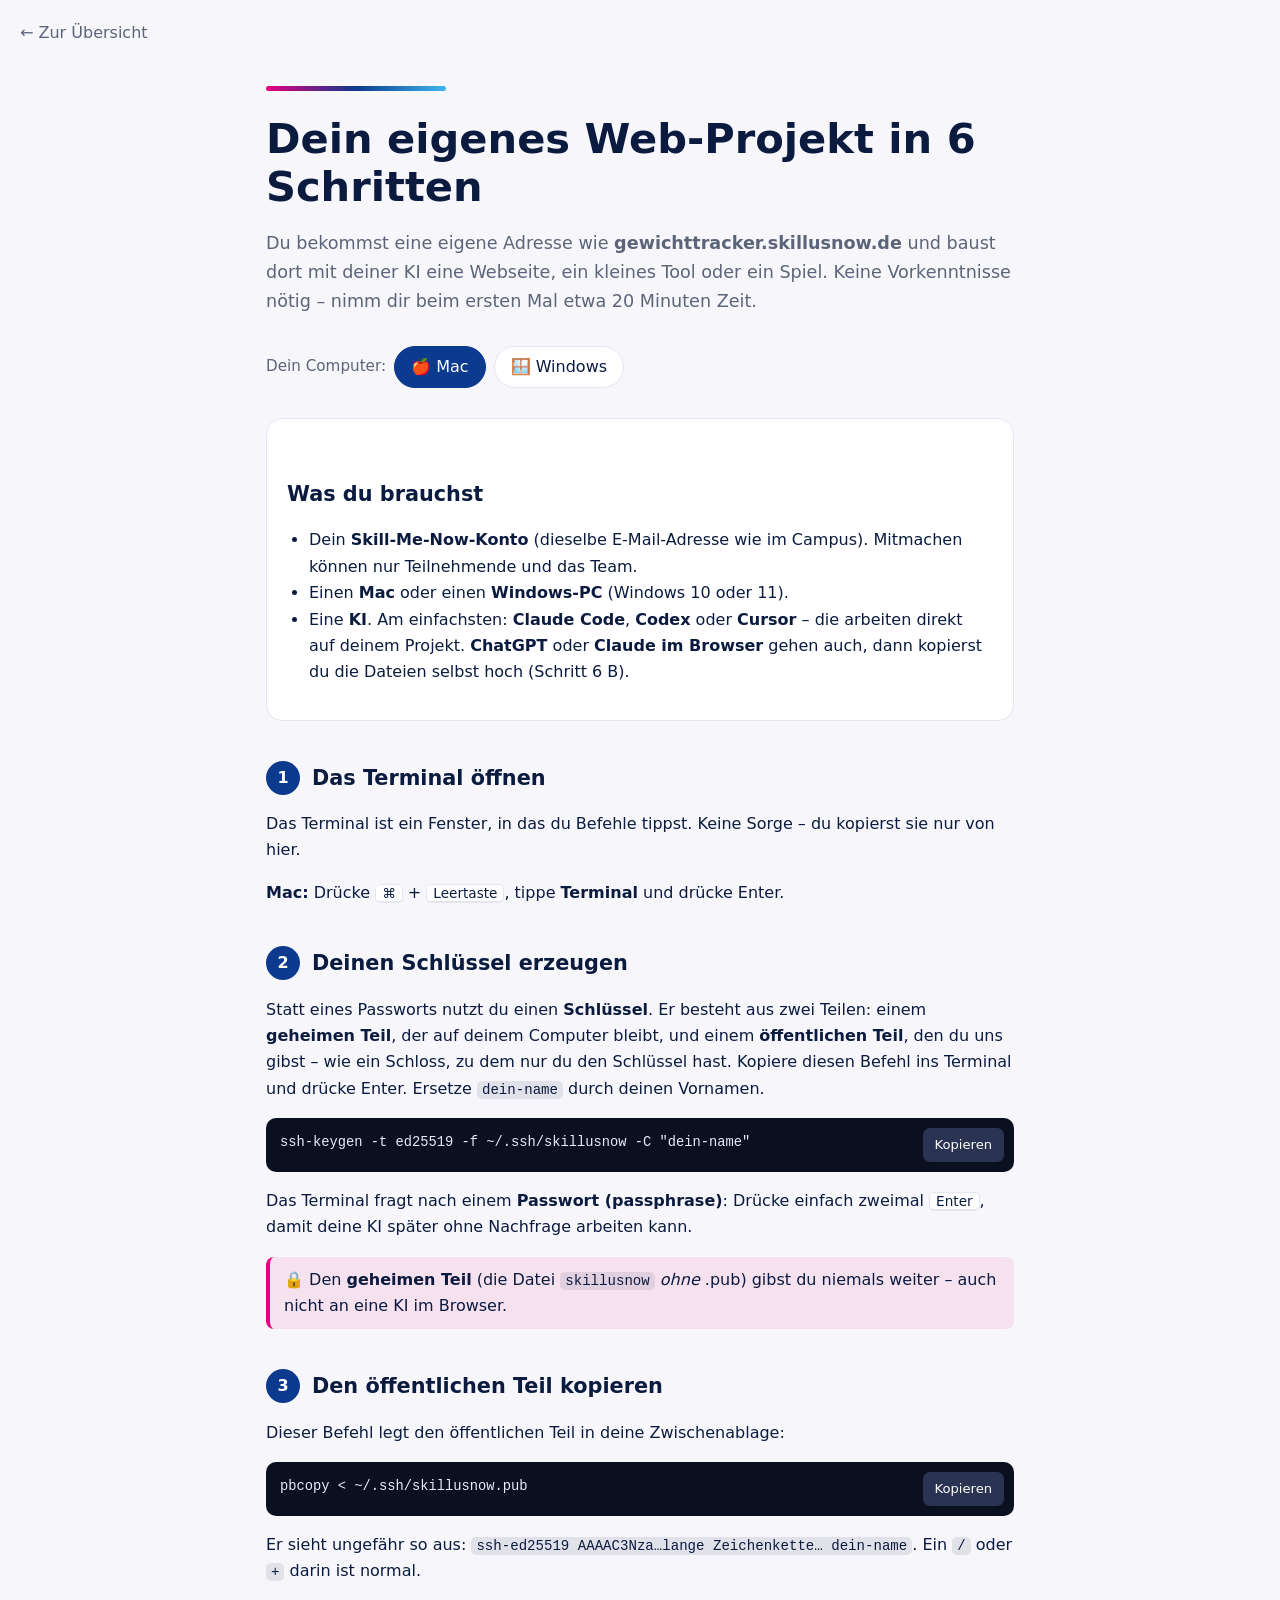
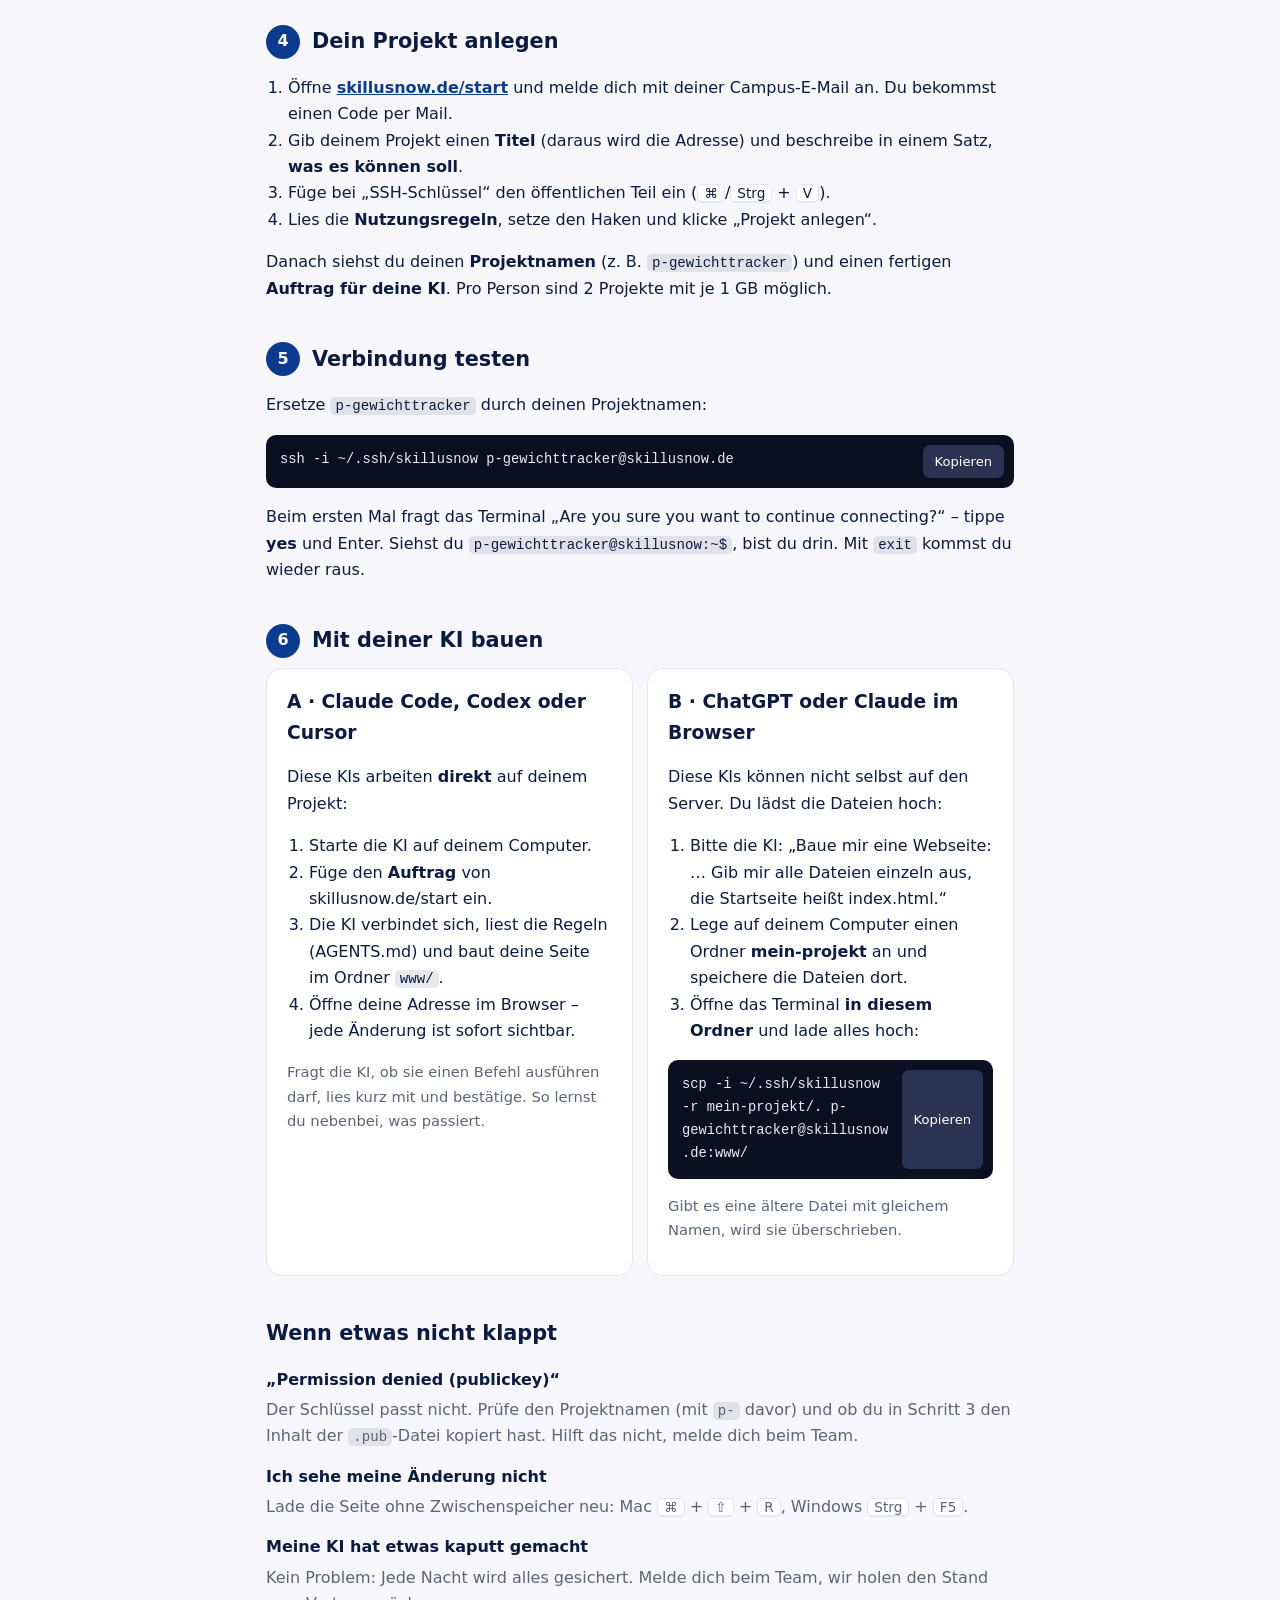
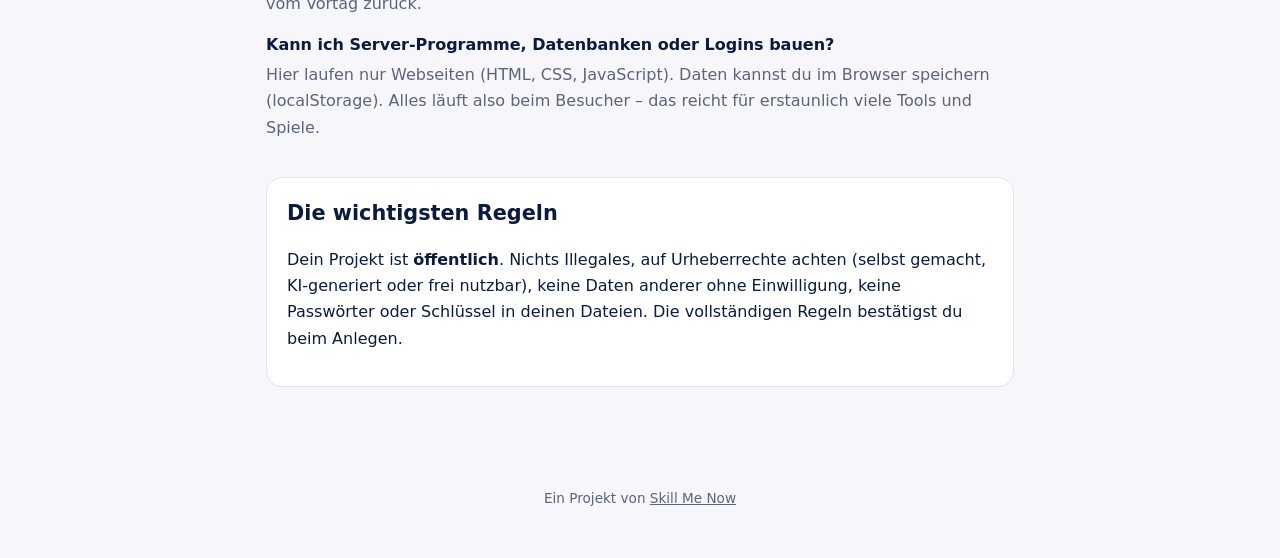
==== anleitung/index.html @ ac7ad0b9 "Projekt-Subdomains statt Häuser: Projektliste, Anleitung für Mac und Windows, automatische Prüfung C" ====
<!doctype html>
<html lang="de">
<head>
  <meta charset="utf-8">
  <meta name="viewport" content="width=device-width, initial-scale=1">
  <title>Anleitung · Skill Us Now</title>
  <meta name="description" content="Schritt für Schritt zum eigenen Web-Projekt auf skillusnow.de – für Mac und Windows, mit Claude oder ChatGPT.">
  <link rel="stylesheet" href="../assets/anleitung.css">
</head>
<body>
<a class="zurueck" href="../">← Zur Übersicht</a>
<main>
  <div class="balken"></div>
  <h1>Dein eigenes Web-Projekt in 6 Schritten</h1>
  <p class="lead">Du bekommst eine eigene Adresse wie <b>gewichttracker.skillusnow.de</b> und baust dort mit deiner KI eine Webseite, ein kleines Tool oder ein Spiel. Keine Vorkenntnisse nötig – nimm dir beim ersten Mal etwa 20 Minuten Zeit.</p>

  <div class="system-wahl">
    <span>Dein Computer:</span>
    <button data-os="mac" class="aktiv">🍎 Mac</button>
    <button data-os="win">🪟 Windows</button>
  </div>

  <section class="kasten">
    <h2>Was du brauchst</h2>
    <ul>
      <li>Dein <b>Skill-Me-Now-Konto</b> (dieselbe E-Mail-Adresse wie im Campus). Mitmachen können nur Teilnehmende und das Team.</li>
      <li>Einen <b>Mac</b> oder einen <b>Windows-PC</b> (Windows 10 oder 11).</li>
      <li>Eine <b>KI</b>. Am einfachsten: <b>Claude Code</b>, <b>Codex</b> oder <b>Cursor</b> – die arbeiten direkt auf deinem Projekt. <b>ChatGPT</b> oder <b>Claude im Browser</b> gehen auch, dann kopierst du die Dateien selbst hoch (Schritt 6 B).</li>
    </ul>
  </section>

  <h2 class="schritt"><span>1</span> Das Terminal öffnen</h2>
  <p>Das Terminal ist ein Fenster, in das du Befehle tippst. Keine Sorge – du kopierst sie nur von hier.</p>
  <div class="os mac"><p><b>Mac:</b> Drücke <kbd>⌘</kbd> + <kbd>Leertaste</kbd>, tippe <b>Terminal</b> und drücke Enter.</p></div>
  <div class="os win"><p><b>Windows:</b> Klicke auf Start, tippe <b>PowerShell</b> und öffne „Windows PowerShell“.</p></div>

  <h2 class="schritt" id="schluessel"><span>2</span> Deinen Schlüssel erzeugen</h2>
  <p>Statt eines Passworts nutzt du einen <b>Schlüssel</b>. Er besteht aus zwei Teilen: einem <b>geheimen Teil</b>, der auf deinem Computer bleibt, und einem <b>öffentlichen Teil</b>, den du uns gibst – wie ein Schloss, zu dem nur du den Schlüssel hast. Kopiere diesen Befehl ins Terminal und drücke Enter. Ersetze <code>dein-name</code> durch deinen Vornamen.</p>
  <div class="os mac"><div class="befehl"><code>ssh-keygen -t ed25519 -f ~/.ssh/skillusnow -C "dein-name"</code><button class="kopieren">Kopieren</button></div></div>
  <div class="os win"><div class="befehl"><code>ssh-keygen -t ed25519 -f $env:USERPROFILE\.ssh\skillusnow -C "dein-name"</code><button class="kopieren">Kopieren</button></div>
    <p class="hinweis">Kommt „ssh-keygen wurde nicht erkannt“? Dann: Einstellungen → System → Optionale Features → Feature hinzufügen → <b>OpenSSH-Client</b> installieren, PowerShell neu öffnen.</p></div>
  <p>Das Terminal fragt nach einem <b>Passwort (passphrase)</b>: Drücke einfach zweimal <kbd>Enter</kbd>, damit deine KI später ohne Nachfrage arbeiten kann.</p>
  <p class="warnung">🔒 Den <b>geheimen Teil</b> (die Datei <code>skillusnow</code> <i>ohne</i> .pub) gibst du niemals weiter – auch nicht an eine KI im Browser.</p>

  <h2 class="schritt"><span>3</span> Den öffentlichen Teil kopieren</h2>
  <p>Dieser Befehl legt den öffentlichen Teil in deine Zwischenablage:</p>
  <div class="os mac"><div class="befehl"><code>pbcopy &lt; ~/.ssh/skillusnow.pub</code><button class="kopieren">Kopieren</button></div></div>
  <div class="os win"><div class="befehl"><code>Get-Content $env:USERPROFILE\.ssh\skillusnow.pub | Set-Clipboard</code><button class="kopieren">Kopieren</button></div></div>
  <p>Er sieht ungefähr so aus: <code>ssh-ed25519 AAAAC3Nza…lange Zeichenkette… dein-name</code>. Ein <code>/</code> oder <code>+</code> darin ist normal.</p>

  <h2 class="schritt"><span>4</span> Dein Projekt anlegen</h2>
  <ol>
    <li>Öffne <a href="/start" target="_blank"><b>skillusnow.de/start</b></a> und melde dich mit deiner Campus-E-Mail an. Du bekommst einen Code per Mail.</li>
    <li>Gib deinem Projekt einen <b>Titel</b> (daraus wird die Adresse) und beschreibe in einem Satz, <b>was es können soll</b>.</li>
    <li>Füge bei „SSH-Schlüssel“ den öffentlichen Teil ein (<kbd>⌘</kbd>/<kbd>Strg</kbd> + <kbd>V</kbd>).</li>
    <li>Lies die <b>Nutzungsregeln</b>, setze den Haken und klicke „Projekt anlegen“.</li>
  </ol>
  <p>Danach siehst du deinen <b>Projektnamen</b> (z. B. <code>p-gewichttracker</code>) und einen fertigen <b>Auftrag für deine KI</b>. Pro Person sind 2 Projekte mit je 1 GB möglich.</p>

  <h2 class="schritt"><span>5</span> Verbindung testen</h2>
  <p>Ersetze <code>p-gewichttracker</code> durch deinen Projektnamen:</p>
  <div class="befehl"><code>ssh -i ~/.ssh/skillusnow p-gewichttracker@skillusnow.de</code><button class="kopieren">Kopieren</button></div>
  <p>Beim ersten Mal fragt das Terminal „Are you sure you want to continue connecting?“ – tippe <b>yes</b> und Enter. Siehst du <code>p-gewichttracker@skillusnow:~$</code>, bist du drin. Mit <code>exit</code> kommst du wieder raus.</p>

  <h2 class="schritt"><span>6</span> Mit deiner KI bauen</h2>
  <div class="zwei">
    <section class="kasten">
      <h3>A · Claude Code, Codex oder Cursor</h3>
      <p>Diese KIs arbeiten <b>direkt</b> auf deinem Projekt:</p>
      <ol>
        <li>Starte die KI auf deinem Computer.</li>
        <li>Füge den <b>Auftrag</b> von skillusnow.de/start ein.</li>
        <li>Die KI verbindet sich, liest die Regeln (AGENTS.md) und baut deine Seite im Ordner <code>www/</code>.</li>
        <li>Öffne deine Adresse im Browser – jede Änderung ist sofort sichtbar.</li>
      </ol>
      <p class="hinweis">Fragt die KI, ob sie einen Befehl ausführen darf, lies kurz mit und bestätige. So lernst du nebenbei, was passiert.</p>
    </section>
    <section class="kasten">
      <h3>B · ChatGPT oder Claude im Browser</h3>
      <p>Diese KIs können nicht selbst auf den Server. Du lädst die Dateien hoch:</p>
      <ol>
        <li>Bitte die KI: „Baue mir eine Webseite: … Gib mir alle Dateien einzeln aus, die Startseite heißt index.html.“</li>
        <li>Lege auf deinem Computer einen Ordner <b>mein-projekt</b> an und speichere die Dateien dort.</li>
        <li>Öffne das Terminal <b>in diesem Ordner</b> und lade alles hoch:</li>
      </ol>
      <div class="befehl"><code>scp -i ~/.ssh/skillusnow -r mein-projekt/. p-gewichttracker@skillusnow.de:www/</code><button class="kopieren">Kopieren</button></div>
      <p class="hinweis">Gibt es eine ältere Datei mit gleichem Namen, wird sie überschrieben.</p>
    </section>
  </div>

  <h2>Wenn etwas nicht klappt</h2>
  <dl class="faq">
    <dt>„Permission denied (publickey)“</dt>
    <dd>Der Schlüssel passt nicht. Prüfe den Projektnamen (mit <code>p-</code> davor) und ob du in Schritt 3 den Inhalt der <code>.pub</code>-Datei kopiert hast. Hilft das nicht, melde dich beim Team.</dd>
    <dt>Ich sehe meine Änderung nicht</dt>
    <dd>Lade die Seite ohne Zwischenspeicher neu: Mac <kbd>⌘</kbd> + <kbd>⇧</kbd> + <kbd>R</kbd>, Windows <kbd>Strg</kbd> + <kbd>F5</kbd>.</dd>
    <dt>Meine KI hat etwas kaputt gemacht</dt>
    <dd>Kein Problem: Jede Nacht wird alles gesichert. Melde dich beim Team, wir holen den Stand vom Vortag zurück.</dd>
    <dt>Kann ich Server-Programme, Datenbanken oder Logins bauen?</dt>
    <dd>Hier laufen nur Webseiten (HTML, CSS, JavaScript). Daten kannst du im Browser speichern (localStorage). Alles läuft also beim Besucher – das reicht für erstaunlich viele Tools und Spiele.</dd>
  </dl>

  <section class="kasten regeln">
    <h2>Die wichtigsten Regeln</h2>
    <p>Dein Projekt ist <b>öffentlich</b>. Nichts Illegales, auf Urheberrechte achten (selbst gemacht, KI-generiert oder frei nutzbar), keine Daten anderer ohne Einwilligung, keine Passwörter oder Schlüssel in deinen Dateien. Die vollständigen Regeln bestätigst du beim Anlegen.</p>
  </section>
</main>
<footer>Ein Projekt von <a href="https://skillmenow.de">Skill Me Now</a></footer>
<script>
  const setzeOS = (os) => {
    document.body.dataset.os = os;
    document.querySelectorAll(".system-wahl button").forEach((b) => b.classList.toggle("aktiv", b.dataset.os === os));
    try { localStorage.setItem("sun-os", os); } catch {}
  };
  let gemerkt = null; try { gemerkt = localStorage.getItem("sun-os"); } catch {}
  setzeOS(gemerkt || (/Win/i.test(navigator.platform || navigator.userAgent) ? "win" : "mac"));
  document.querySelectorAll(".system-wahl button").forEach((b) => b.onclick = () => setzeOS(b.dataset.os));
  document.querySelectorAll(".kopieren").forEach((b) => b.onclick = () => {
    navigator.clipboard.writeText(b.previousElementSibling.textContent);
    b.textContent = "Kopiert ✓"; setTimeout(() => (b.textContent = "Kopieren"), 1600);
  });
</script>
</body>
</html>
---- assets/anleitung.css ----
:root { --bg:#f7f7fb; --ink:#0b1b3f; --muted:#5b6478; --mag:#e6007e; --blue:#0b3a8e; --sky:#3fb6f0; --card:#fff; --line:#e3e6ef; --code:#0b1020; }
@media (prefers-color-scheme: dark) { :root { --bg:#0b1020; --ink:#eef1f8; --muted:#a3abc2; --card:#141a2e; --line:#283252; --blue:#7fb6ff; } }
* { box-sizing:border-box; }
body { margin:0; font-family:system-ui,-apple-system,"Segoe UI",Inter,sans-serif; background:var(--bg); color:var(--ink); line-height:1.65; }
main { max-width:780px; margin:0 auto; padding:8px 16px 60px; }
.zurueck { display:inline-block; margin:20px; color:var(--muted); text-decoration:none; }
.balken { height:5px; width:180px; border-radius:99px; background:linear-gradient(90deg,var(--mag),var(--blue),var(--sky)); margin:12px 0 24px; }
h1 { font-size:clamp(1.8rem,5vw,2.6rem); line-height:1.15; margin:0 0 12px; }
.lead { color:var(--muted); font-size:1.1rem; }
h2 { margin:40px 0 10px; font-size:1.3rem; }
h2.schritt { display:flex; align-items:center; gap:12px; }
h2.schritt span { flex:none; width:34px; height:34px; border-radius:50%; background:var(--blue); color:#fff; display:grid; place-items:center; font-size:1rem; }
@media (prefers-color-scheme: dark) { h2.schritt span { color:#0b1020; } }
h3 { margin:0 0 8px; }
a { color:var(--blue); }
code { font-family:ui-monospace,Menlo,Consolas,monospace; font-size:.88em; background:color-mix(in oklab,var(--muted) 14%,transparent); padding:1px 5px; border-radius:5px; overflow-wrap:anywhere; }
kbd { font-family:inherit; font-size:.85em; border:1px solid var(--line); border-bottom-width:2px; border-radius:5px; padding:0 6px; background:var(--card); }
.befehl { display:flex; gap:8px; align-items:stretch; background:var(--code); border-radius:10px; padding:10px 10px 10px 14px; margin:10px 0; }
.befehl code { flex:1; background:none; color:#e8ecf7; padding:4px 0; font-size:.86rem; }
.kopieren { flex:none; border:0; border-radius:7px; padding:6px 12px; background:#2a3352; color:#fff; font:inherit; font-size:.82rem; cursor:pointer; }
.kopieren:hover { background:var(--mag); }
.kasten { background:var(--card); border:1px solid var(--line); border-radius:16px; padding:18px 20px; margin:16px 0; }
.kasten ul, .kasten ol, main > ol { padding-left:22px; }
.zwei { display:grid; grid-template-columns:repeat(auto-fit,minmax(300px,1fr)); gap:14px; }
.zwei .kasten { margin:0; }
.hinweis { color:var(--muted); font-size:.92rem; }
.warnung { background:color-mix(in oklab,var(--mag) 9%,transparent); border-left:4px solid var(--mag); padding:10px 14px; border-radius:8px; }
.system-wahl { display:flex; flex-wrap:wrap; align-items:center; gap:8px; margin:20px 0; position:sticky; top:0; background:var(--bg); padding:10px 0; z-index:2; }
.system-wahl span { color:var(--muted); font-size:.95rem; }
.system-wahl button { border:1px solid var(--line); background:var(--card); color:var(--ink); border-radius:99px; padding:7px 16px; font:inherit; cursor:pointer; }
.system-wahl button.aktiv { background:var(--blue); border-color:var(--blue); color:#fff; }
body[data-os="mac"] .os.win, body[data-os="win"] .os.mac { display:none; }
.faq dt { font-weight:600; margin-top:14px; }
.faq dd { margin:4px 0 0; color:var(--muted); }
.regeln { margin-top:36px; }
.regeln h2 { margin-top:0; }
footer { text-align:center; color:var(--muted); font-size:.85rem; padding:24px 16px 48px; }
footer a { color:inherit; }
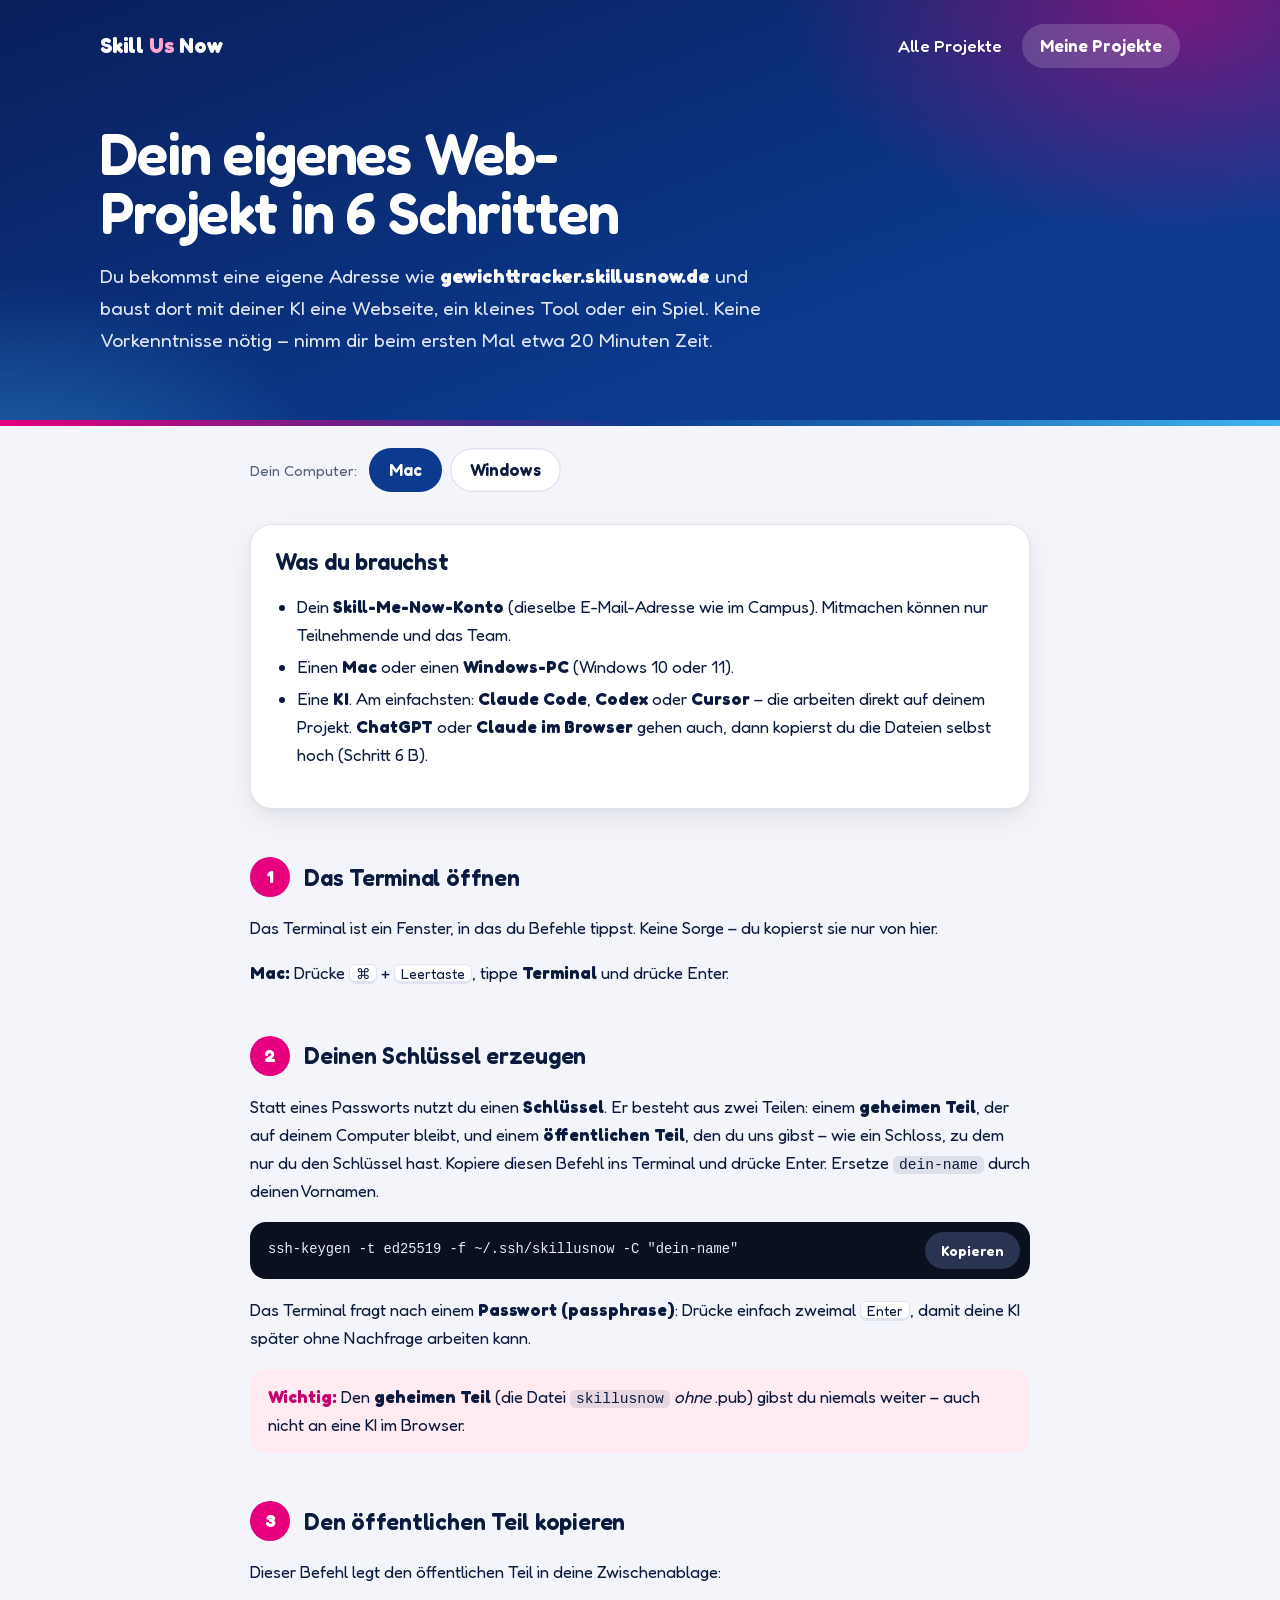
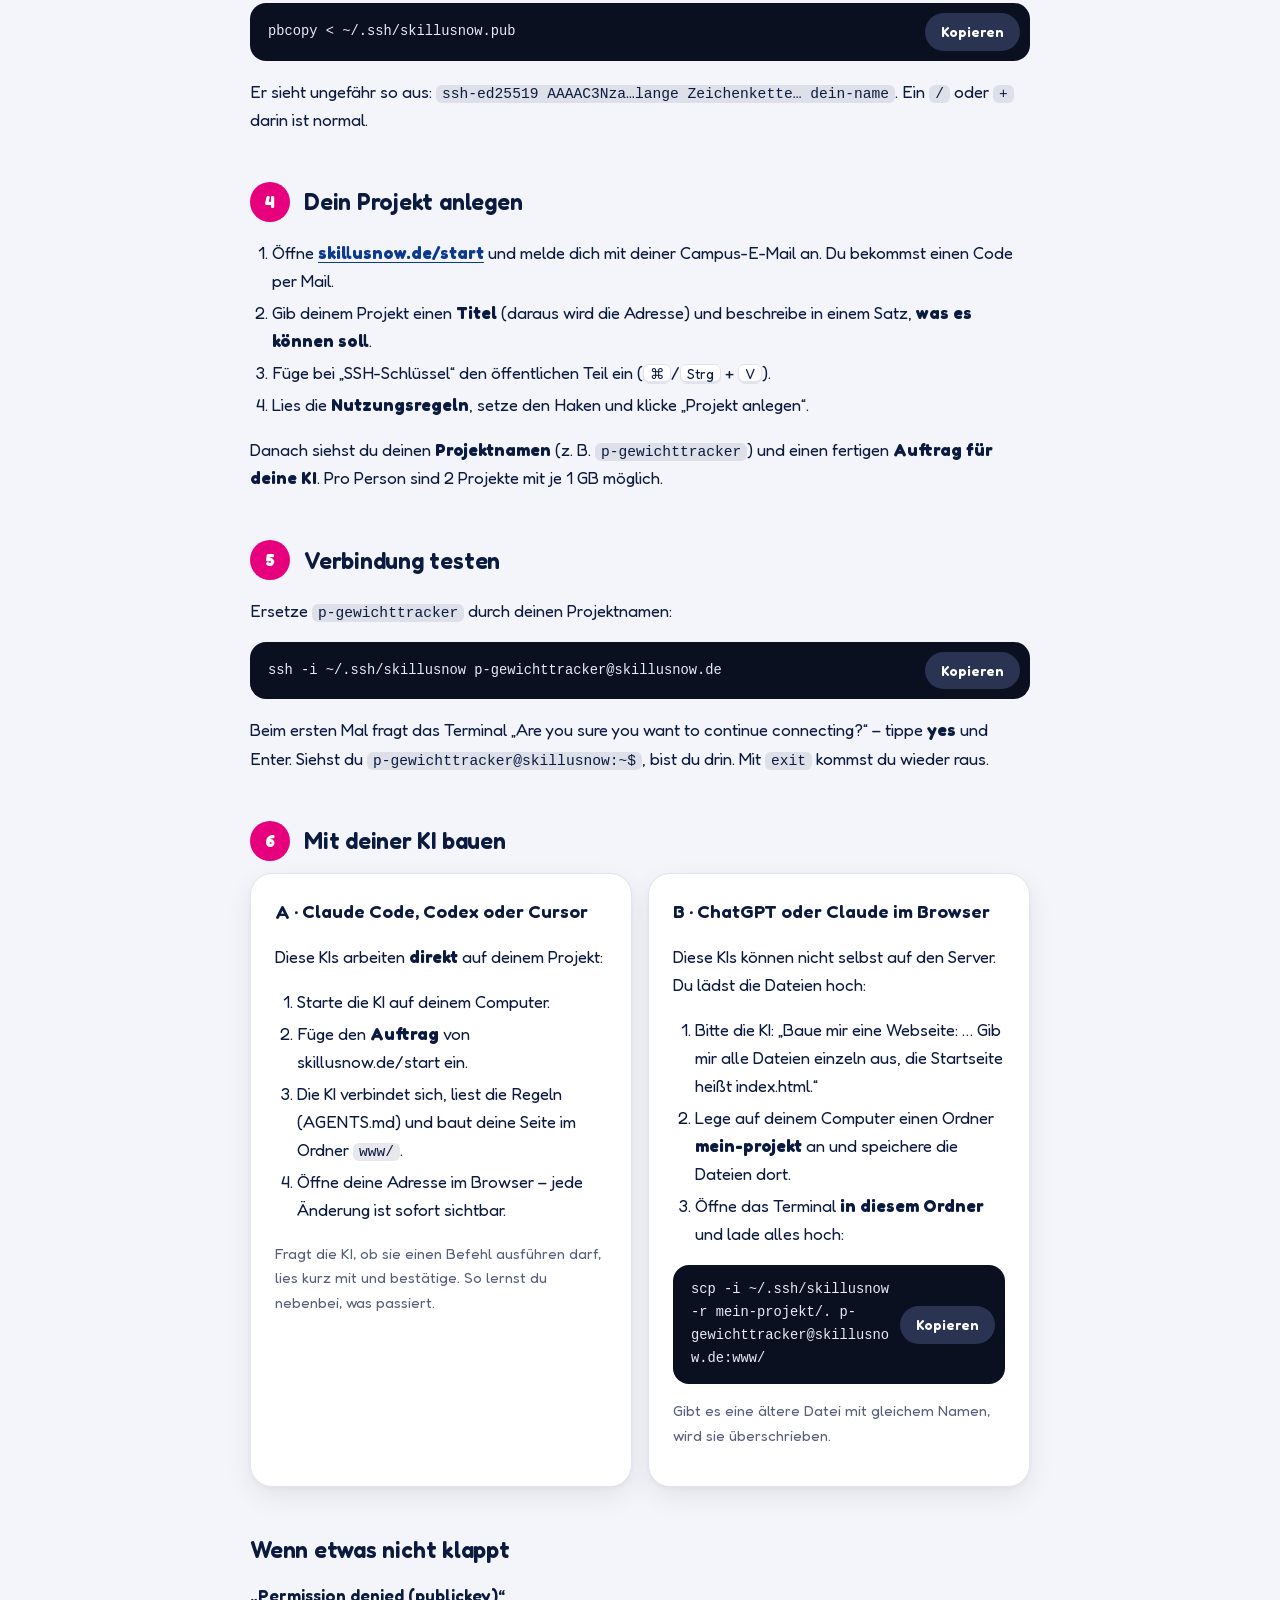
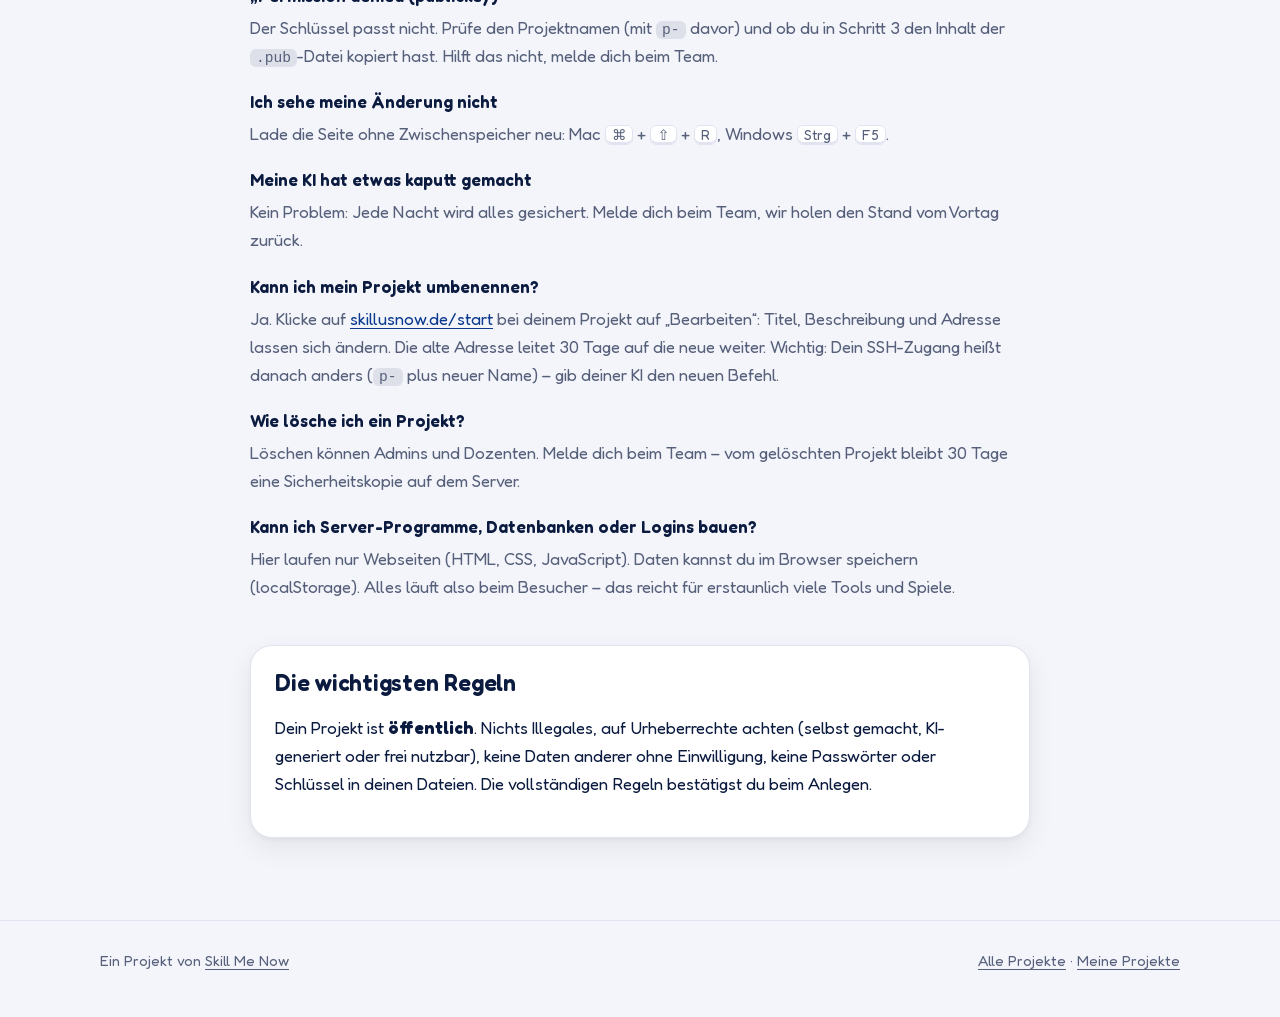
==== commit 806e3b28: "Startseite und Anleitung moderner, mit Fredoka - Fredoka selbst gehostet (assets/fonts, SIL OFL) für" ====
--- a/anleitung/index.html
+++ b/anleitung/index.html
@@ -5,19 +5,29 @@
   <meta name="viewport" content="width=device-width, initial-scale=1">
   <title>Anleitung · Skill Us Now</title>
   <meta name="description" content="Schritt für Schritt zum eigenen Web-Projekt auf skillusnow.de – für Mac und Windows, mit Claude oder ChatGPT.">
+  <link rel="preload" href="../assets/fonts/fredoka-latin.woff2" as="font" type="font/woff2" crossorigin>
   <link rel="stylesheet" href="../assets/anleitung.css">
 </head>
 <body>
-<a class="zurueck" href="../">← Zur Übersicht</a>
+<header class="buehne">
+  <div class="innen">
+    <nav class="leiste" aria-label="Hauptnavigation">
+      <a class="logo" href="../">Skill <span>Us</span> Now</a>
+      <div class="nav">
+        <a href="../">Alle Projekte</a>
+        <a class="knopf hell" href="/start">Meine Projekte</a>
+      </div>
+    </nav>
+    <h1>Dein eigenes Web-Projekt in 6 Schritten</h1>
+  <p class="lead">Du bekommst eine eigene Adresse wie <b>gewichttracker.skillusnow.de</b> und baust dort mit deiner KI eine Webseite, ein kleines Tool oder ein Spiel. Keine Vorkenntnisse nötig – nimm dir beim ersten Mal etwa 20 Minuten Zeit.</p>
+  </div>
+</header>
 <main>
-  <div class="balken"></div>
-  <h1>Dein eigenes Web-Projekt in 6 Schritten</h1>
-  <p class="lead">Du bekommst eine eigene Adresse wie <b>gewichttracker.skillusnow.de</b> und baust dort mit deiner KI eine Webseite, ein kleines Tool oder ein Spiel. Keine Vorkenntnisse nötig – nimm dir beim ersten Mal etwa 20 Minuten Zeit.</p>
 
   <div class="system-wahl">
     <span>Dein Computer:</span>
-    <button data-os="mac" class="aktiv">🍎 Mac</button>
-    <button data-os="win">🪟 Windows</button>
+    <button data-os="mac" class="aktiv">Mac</button>
+    <button data-os="win">Windows</button>
   </div>
 
   <section class="kasten">
@@ -40,7 +50,7 @@
   <div class="os win"><div class="befehl"><code>ssh-keygen -t ed25519 -f $env:USERPROFILE\.ssh\skillusnow -C "dein-name"</code><button class="kopieren">Kopieren</button></div>
     <p class="hinweis">Kommt „ssh-keygen wurde nicht erkannt“? Dann: Einstellungen → System → Optionale Features → Feature hinzufügen → <b>OpenSSH-Client</b> installieren, PowerShell neu öffnen.</p></div>
   <p>Das Terminal fragt nach einem <b>Passwort (passphrase)</b>: Drücke einfach zweimal <kbd>Enter</kbd>, damit deine KI später ohne Nachfrage arbeiten kann.</p>
-  <p class="warnung">🔒 Den <b>geheimen Teil</b> (die Datei <code>skillusnow</code> <i>ohne</i> .pub) gibst du niemals weiter – auch nicht an eine KI im Browser.</p>
+  <p class="warnung"><b>Wichtig:</b> Den <b>geheimen Teil</b> (die Datei <code>skillusnow</code> <i>ohne</i> .pub) gibst du niemals weiter – auch nicht an eine KI im Browser.</p>
 
   <h2 class="schritt"><span>3</span> Den öffentlichen Teil kopieren</h2>
   <p>Dieser Befehl legt den öffentlichen Teil in deine Zwischenablage:</p>
@@ -96,6 +106,10 @@
     <dd>Lade die Seite ohne Zwischenspeicher neu: Mac <kbd>⌘</kbd> + <kbd>⇧</kbd> + <kbd>R</kbd>, Windows <kbd>Strg</kbd> + <kbd>F5</kbd>.</dd>
     <dt>Meine KI hat etwas kaputt gemacht</dt>
     <dd>Kein Problem: Jede Nacht wird alles gesichert. Melde dich beim Team, wir holen den Stand vom Vortag zurück.</dd>
+    <dt>Kann ich mein Projekt umbenennen?</dt>
+    <dd>Ja. Klicke auf <a href="/start">skillusnow.de/start</a> bei deinem Projekt auf „Bearbeiten“: Titel, Beschreibung und Adresse lassen sich ändern. Die alte Adresse leitet 30 Tage auf die neue weiter. Wichtig: Dein SSH-Zugang heißt danach anders (<code>p-</code> plus neuer Name) – gib deiner KI den neuen Befehl.</dd>
+    <dt>Wie lösche ich ein Projekt?</dt>
+    <dd>Löschen können Admins und Dozenten. Melde dich beim Team – vom gelöschten Projekt bleibt 30 Tage eine Sicherheitskopie auf dem Server.</dd>
     <dt>Kann ich Server-Programme, Datenbanken oder Logins bauen?</dt>
     <dd>Hier laufen nur Webseiten (HTML, CSS, JavaScript). Daten kannst du im Browser speichern (localStorage). Alles läuft also beim Besucher – das reicht für erstaunlich viele Tools und Spiele.</dd>
   </dl>
@@ -105,7 +119,12 @@
     <p>Dein Projekt ist <b>öffentlich</b>. Nichts Illegales, auf Urheberrechte achten (selbst gemacht, KI-generiert oder frei nutzbar), keine Daten anderer ohne Einwilligung, keine Passwörter oder Schlüssel in deinen Dateien. Die vollständigen Regeln bestätigst du beim Anlegen.</p>
   </section>
 </main>
-<footer>Ein Projekt von <a href="https://skillmenow.de">Skill Me Now</a></footer>
+<footer>
+  <div class="innen">
+    <span>Ein Projekt von <a href="https://skillmenow.de">Skill Me Now</a></span>
+    <span><a href="../">Alle Projekte</a> · <a href="/start">Meine Projekte</a></span>
+  </div>
+</footer>
 <script>
   const setzeOS = (os) => {
     document.body.dataset.os = os;
@@ -117,7 +136,7 @@
   document.querySelectorAll(".system-wahl button").forEach((b) => b.onclick = () => setzeOS(b.dataset.os));
   document.querySelectorAll(".kopieren").forEach((b) => b.onclick = () => {
     navigator.clipboard.writeText(b.previousElementSibling.textContent);
-    b.textContent = "Kopiert ✓"; setTimeout(() => (b.textContent = "Kopieren"), 1600);
+    b.textContent = "Kopiert"; setTimeout(() => (b.textContent = "Kopieren"), 1600);
   });
 </script>
 </body>
--- a/assets/anleitung.css
+++ b/assets/anleitung.css
@@ -1,38 +1,76 @@
-:root { --bg:#f7f7fb; --ink:#0b1b3f; --muted:#5b6478; --mag:#e6007e; --blue:#0b3a8e; --sky:#3fb6f0; --card:#fff; --line:#e3e6ef; --code:#0b1020; }
-@media (prefers-color-scheme: dark) { :root { --bg:#0b1020; --ink:#eef1f8; --muted:#a3abc2; --card:#141a2e; --line:#283252; --blue:#7fb6ff; } }
-* { box-sizing:border-box; }
-body { margin:0; font-family:system-ui,-apple-system,"Segoe UI",Inter,sans-serif; background:var(--bg); color:var(--ink); line-height:1.65; }
-main { max-width:780px; margin:0 auto; padding:8px 16px 60px; }
-.zurueck { display:inline-block; margin:20px; color:var(--muted); text-decoration:none; }
-.balken { height:5px; width:180px; border-radius:99px; background:linear-gradient(90deg,var(--mag),var(--blue),var(--sky)); margin:12px 0 24px; }
-h1 { font-size:clamp(1.8rem,5vw,2.6rem); line-height:1.15; margin:0 0 12px; }
-.lead { color:var(--muted); font-size:1.1rem; }
-h2 { margin:40px 0 10px; font-size:1.3rem; }
-h2.schritt { display:flex; align-items:center; gap:12px; }
-h2.schritt span { flex:none; width:34px; height:34px; border-radius:50%; background:var(--blue); color:#fff; display:grid; place-items:center; font-size:1rem; }
-@media (prefers-color-scheme: dark) { h2.schritt span { color:#0b1020; } }
-h3 { margin:0 0 8px; }
-a { color:var(--blue); }
-code { font-family:ui-monospace,Menlo,Consolas,monospace; font-size:.88em; background:color-mix(in oklab,var(--muted) 14%,transparent); padding:1px 5px; border-radius:5px; overflow-wrap:anywhere; }
-kbd { font-family:inherit; font-size:.85em; border:1px solid var(--line); border-bottom-width:2px; border-radius:5px; padding:0 6px; background:var(--card); }
-.befehl { display:flex; gap:8px; align-items:stretch; background:var(--code); border-radius:10px; padding:10px 10px 10px 14px; margin:10px 0; }
-.befehl code { flex:1; background:none; color:#e8ecf7; padding:4px 0; font-size:.86rem; }
-.kopieren { flex:none; border:0; border-radius:7px; padding:6px 12px; background:#2a3352; color:#fff; font:inherit; font-size:.82rem; cursor:pointer; }
-.kopieren:hover { background:var(--mag); }
-.kasten { background:var(--card); border:1px solid var(--line); border-radius:16px; padding:18px 20px; margin:16px 0; }
-.kasten ul, .kasten ol, main > ol { padding-left:22px; }
-.zwei { display:grid; grid-template-columns:repeat(auto-fit,minmax(300px,1fr)); gap:14px; }
-.zwei .kasten { margin:0; }
-.hinweis { color:var(--muted); font-size:.92rem; }
-.warnung { background:color-mix(in oklab,var(--mag) 9%,transparent); border-left:4px solid var(--mag); padding:10px 14px; border-radius:8px; }
-.system-wahl { display:flex; flex-wrap:wrap; align-items:center; gap:8px; margin:20px 0; position:sticky; top:0; background:var(--bg); padding:10px 0; z-index:2; }
-.system-wahl span { color:var(--muted); font-size:.95rem; }
-.system-wahl button { border:1px solid var(--line); background:var(--card); color:var(--ink); border-radius:99px; padding:7px 16px; font:inherit; cursor:pointer; }
-.system-wahl button.aktiv { background:var(--blue); border-color:var(--blue); color:#fff; }
-body[data-os="mac"] .os.win, body[data-os="win"] .os.mac { display:none; }
-.faq dt { font-weight:600; margin-top:14px; }
-.faq dd { margin:4px 0 0; color:var(--muted); }
-.regeln { margin-top:36px; }
-.regeln h2 { margin-top:0; }
-footer { text-align:center; color:var(--muted); font-size:.85rem; padding:24px 16px 48px; }
-footer a { color:inherit; }
+@font-face { font-family: "Fredoka"; src: url("fonts/fredoka-latin.woff2") format("woff2"); font-weight: 300 700; font-stretch: 75% 125%; font-display: swap; }
+:root {
+  --grund: #f4f5fb; --karte: #fff; --tinte: #0b1b3f; --leise: #56607a; --linie: #e1e4f0;
+  --mag: #e6007e; --mag-tief: #c4006b; --blau: #0b3a8e; --nacht: #0a1f5c; --himmel: #3fb6f0; --code: #0a1020;
+  --schatten: 0 2px 4px rgba(0, 0, 0, 0.04), 0 10px 28px rgba(0, 0, 0, 0.07);
+}
+@media (prefers-color-scheme: dark) {
+  :root { --grund: #0a1020; --karte: #131a30; --tinte: #eef1f8; --leise: #a6aec6; --linie: #273153; --blau: #8fb2ff;
+    --schatten: 0 2px 4px rgba(0, 0, 0, 0.3), 0 12px 30px rgba(0, 0, 0, 0.35); }
+}
+* { box-sizing: border-box; }
+html { background: var(--grund); }
+body { margin: 0; font: 400 1.0625rem/1.65 "Fredoka", system-ui, -apple-system, "Segoe UI", sans-serif; background: var(--grund); color: var(--tinte); }
+::selection { background: var(--mag); color: #fff; }
+a { color: var(--blau); text-underline-offset: 0.2em; }
+:focus-visible { outline: 3px solid var(--mag); outline-offset: 3px; border-radius: 6px; }
+.innen { max-width: 1120px; margin: 0 auto; padding-inline: 20px; }
+
+/* Kopf – wie auf der Startseite */
+.buehne {
+  position: relative; overflow: hidden; color: #fff; padding: 24px 0 64px;
+  background:
+    radial-gradient(560px 340px at 92% 0%, rgba(230, 0, 126, 0.5), transparent 70%),
+    radial-gradient(480px 320px at 0% 120%, rgba(63, 182, 240, 0.42), transparent 70%),
+    linear-gradient(160deg, var(--nacht), #0b3a8e 72%);
+  border-bottom: 6px solid transparent;
+  border-image: linear-gradient(90deg, var(--mag), #0b3a8e, var(--himmel)) 1;
+}
+.leiste { display: flex; flex-wrap: wrap; gap: 12px 24px; align-items: center; justify-content: space-between; }
+.logo { color: #fff; text-decoration: none; font-weight: 700; font-size: 1.35rem; letter-spacing: -0.01em; }
+.logo span { color: #ffa3d1; }
+.nav { display: flex; align-items: center; gap: 8px 20px; }
+.nav > a:not(.knopf) { color: #fff; text-decoration: none; font-weight: 500; }
+.nav > a:not(.knopf):hover { text-decoration: underline; }
+.knopf { display: inline-flex; align-items: center; min-height: 40px; padding: 8px 18px; border-radius: 99px; background: rgba(255, 255, 255, 0.16); color: #fff; font-weight: 600; text-decoration: none; }
+.knopf:hover { background: rgba(255, 255, 255, 0.28); }
+.buehne h1 { margin: 56px 0 0; max-width: 24ch; text-wrap: balance; font-size: clamp(2.2rem, 6vw, 3.6rem); line-height: 1.02; font-weight: 600; letter-spacing: -0.02em; }
+.lead { margin: 18px 0 0; max-width: 58ch; font-size: clamp(1.08rem, 1.7vw, 1.22rem); color: rgba(255, 255, 255, 0.88); }
+.lead b { color: #fff; }
+
+/* Lesespalte */
+main { max-width: 820px; margin: 0 auto; padding: 8px 20px 64px; }
+h2 { margin: 48px 0 12px; font-size: 1.45rem; font-weight: 600; line-height: 1.25; letter-spacing: -0.01em; }
+h2.schritt { display: flex; align-items: center; gap: 14px; }
+h2.schritt span { flex: none; display: grid; place-items: center; width: 40px; height: 40px; border-radius: 50%; background: var(--mag); color: #fff; font-size: 1.1rem; font-weight: 700; }
+h3 { margin: 0 0 8px; font-size: 1.15rem; font-weight: 600; }
+code { font-family: ui-monospace, Menlo, Consolas, monospace; font-size: 0.86em; background: color-mix(in oklab, var(--leise) 14%, transparent); padding: 1px 6px; border-radius: 6px; overflow-wrap: anywhere; }
+kbd { font-family: inherit; font-size: 0.85em; border: 1px solid var(--linie); border-radius: 6px; padding: 0 6px 1px; background: var(--karte); box-shadow: inset 0 -2px 0 var(--linie); }
+.befehl { display: flex; gap: 8px; align-items: center; background: var(--code); border-radius: 16px; padding: 10px 10px 10px 18px; margin: 12px 0; }
+.befehl code { flex: 1; background: none; color: #e8ecf7; padding: 4px 0; font-size: 0.86rem; }
+.kopieren { flex: none; border: 0; border-radius: 99px; padding: 7px 16px; background: #2a3352; color: #fff; font: inherit; font-size: 0.88rem; font-weight: 600; cursor: pointer; }
+.kopieren:hover { background: var(--mag); }
+.kasten { background: var(--karte); border: 1px solid var(--linie); border-radius: 22px; padding: 22px 24px; margin: 18px 0; box-shadow: var(--schatten); }
+.kasten h2 { margin-top: 0; }
+.kasten ul, .kasten ol, main > ol { padding-left: 22px; }
+.kasten li, main > ol li { margin: 4px 0; }
+.zwei { display: grid; grid-template-columns: repeat(auto-fit, minmax(min(100%, 320px), 1fr)); gap: 16px; }
+.zwei .kasten { margin: 0; }
+.hinweis { color: var(--leise); font-size: 0.94rem; }
+.warnung { padding: 14px 18px; border-radius: 16px; background: color-mix(in oklab, var(--mag) 10%, var(--karte)); }
+.warnung b:first-child { color: var(--mag-tief); }
+@media (prefers-color-scheme: dark) { .warnung b:first-child { color: #ffa3d1; } }
+
+.system-wahl { position: sticky; top: 0; z-index: 2; display: flex; flex-wrap: wrap; align-items: center; gap: 8px; margin: 0 -20px; padding: 14px 20px; background: var(--grund); }
+.system-wahl span { color: var(--leise); font-size: 0.95rem; margin-right: 4px; }
+.system-wahl button { border: 0; box-shadow: inset 0 0 0 1.5px var(--linie); background: var(--karte); color: var(--tinte); border-radius: 99px; padding: 8px 20px; font: inherit; font-weight: 600; cursor: pointer; }
+.system-wahl button.aktiv { background: #0b3a8e; box-shadow: none; color: #fff; }
+body[data-os="mac"] .os.win, body[data-os="win"] .os.mac { display: none; }
+
+.faq dt { font-weight: 600; margin-top: 18px; }
+.faq dd { margin: 4px 0 0; color: var(--leise); }
+.regeln { margin-top: 44px; }
+
+footer { padding: 28px 0 44px; border-top: 1px solid var(--linie); color: var(--leise); font-size: 0.92rem; }
+footer .innen { display: flex; flex-wrap: wrap; gap: 6px 20px; justify-content: space-between; }
+footer a { color: inherit; }
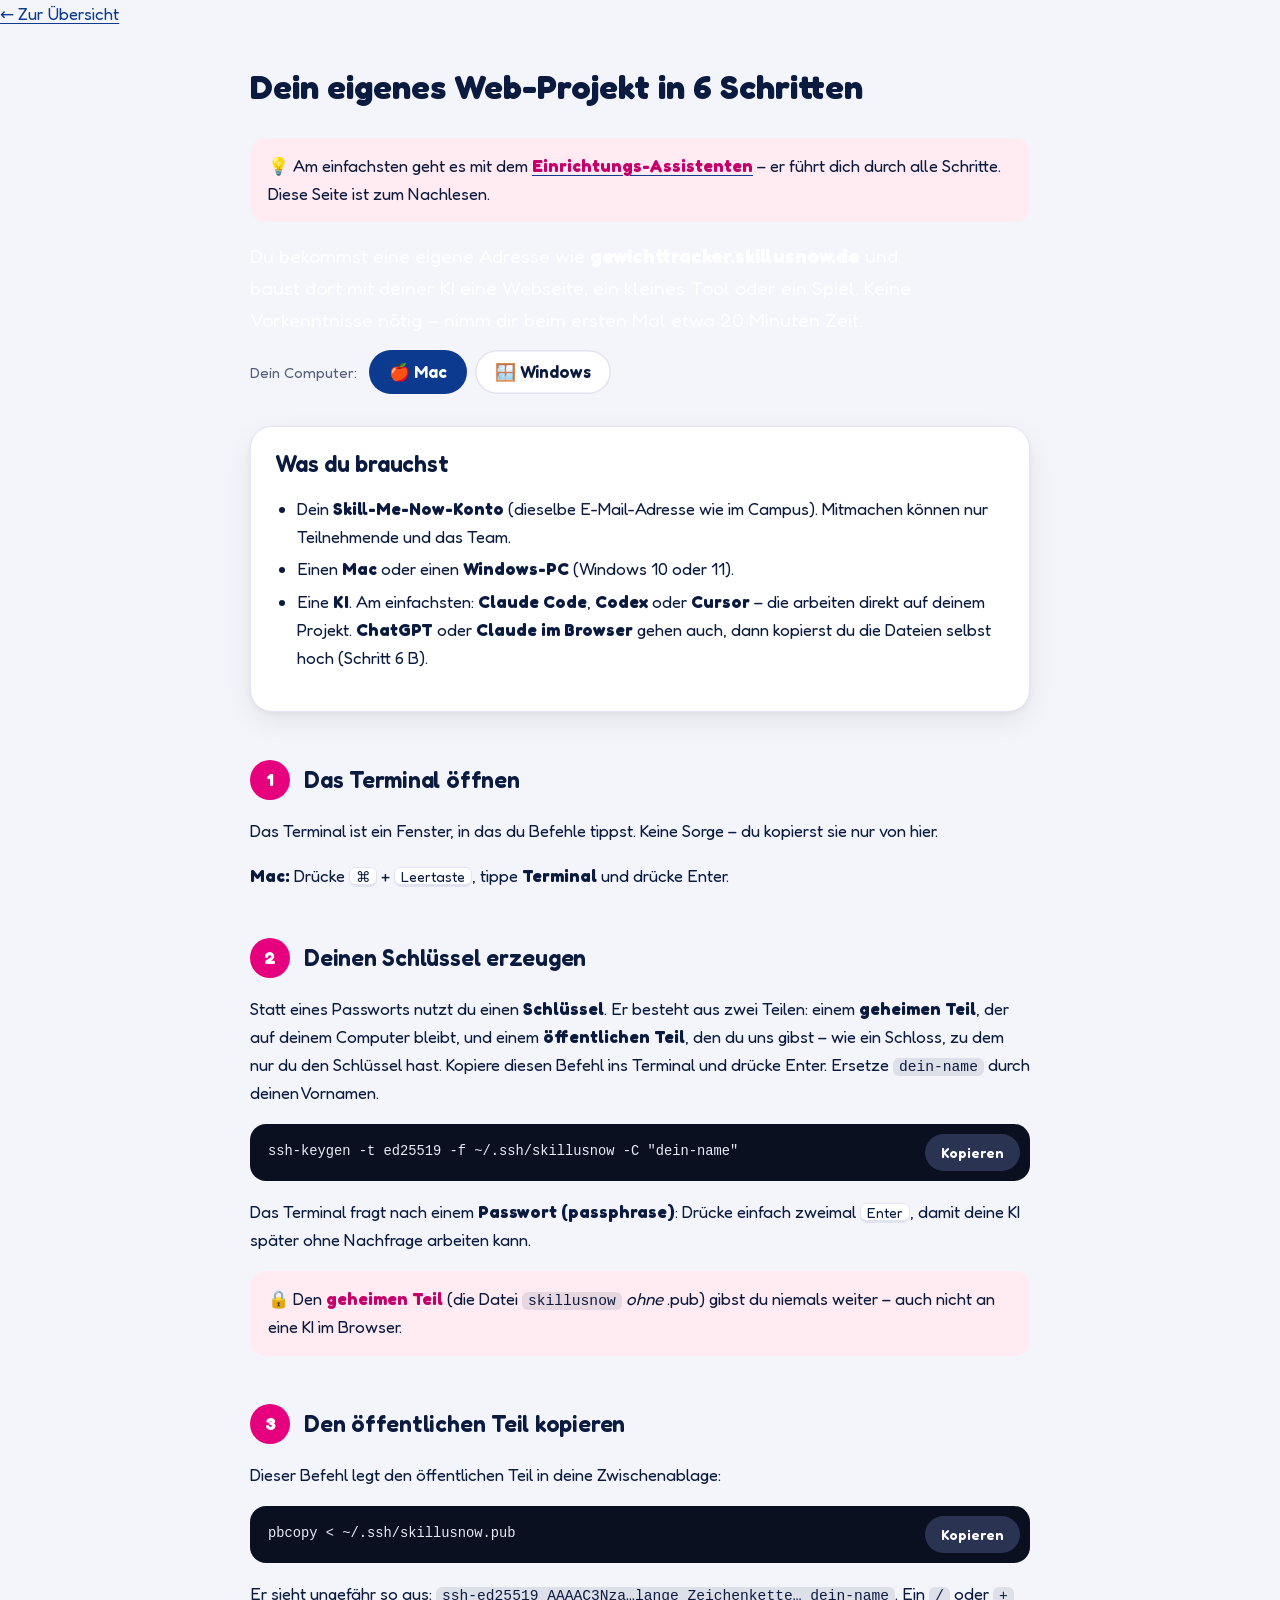
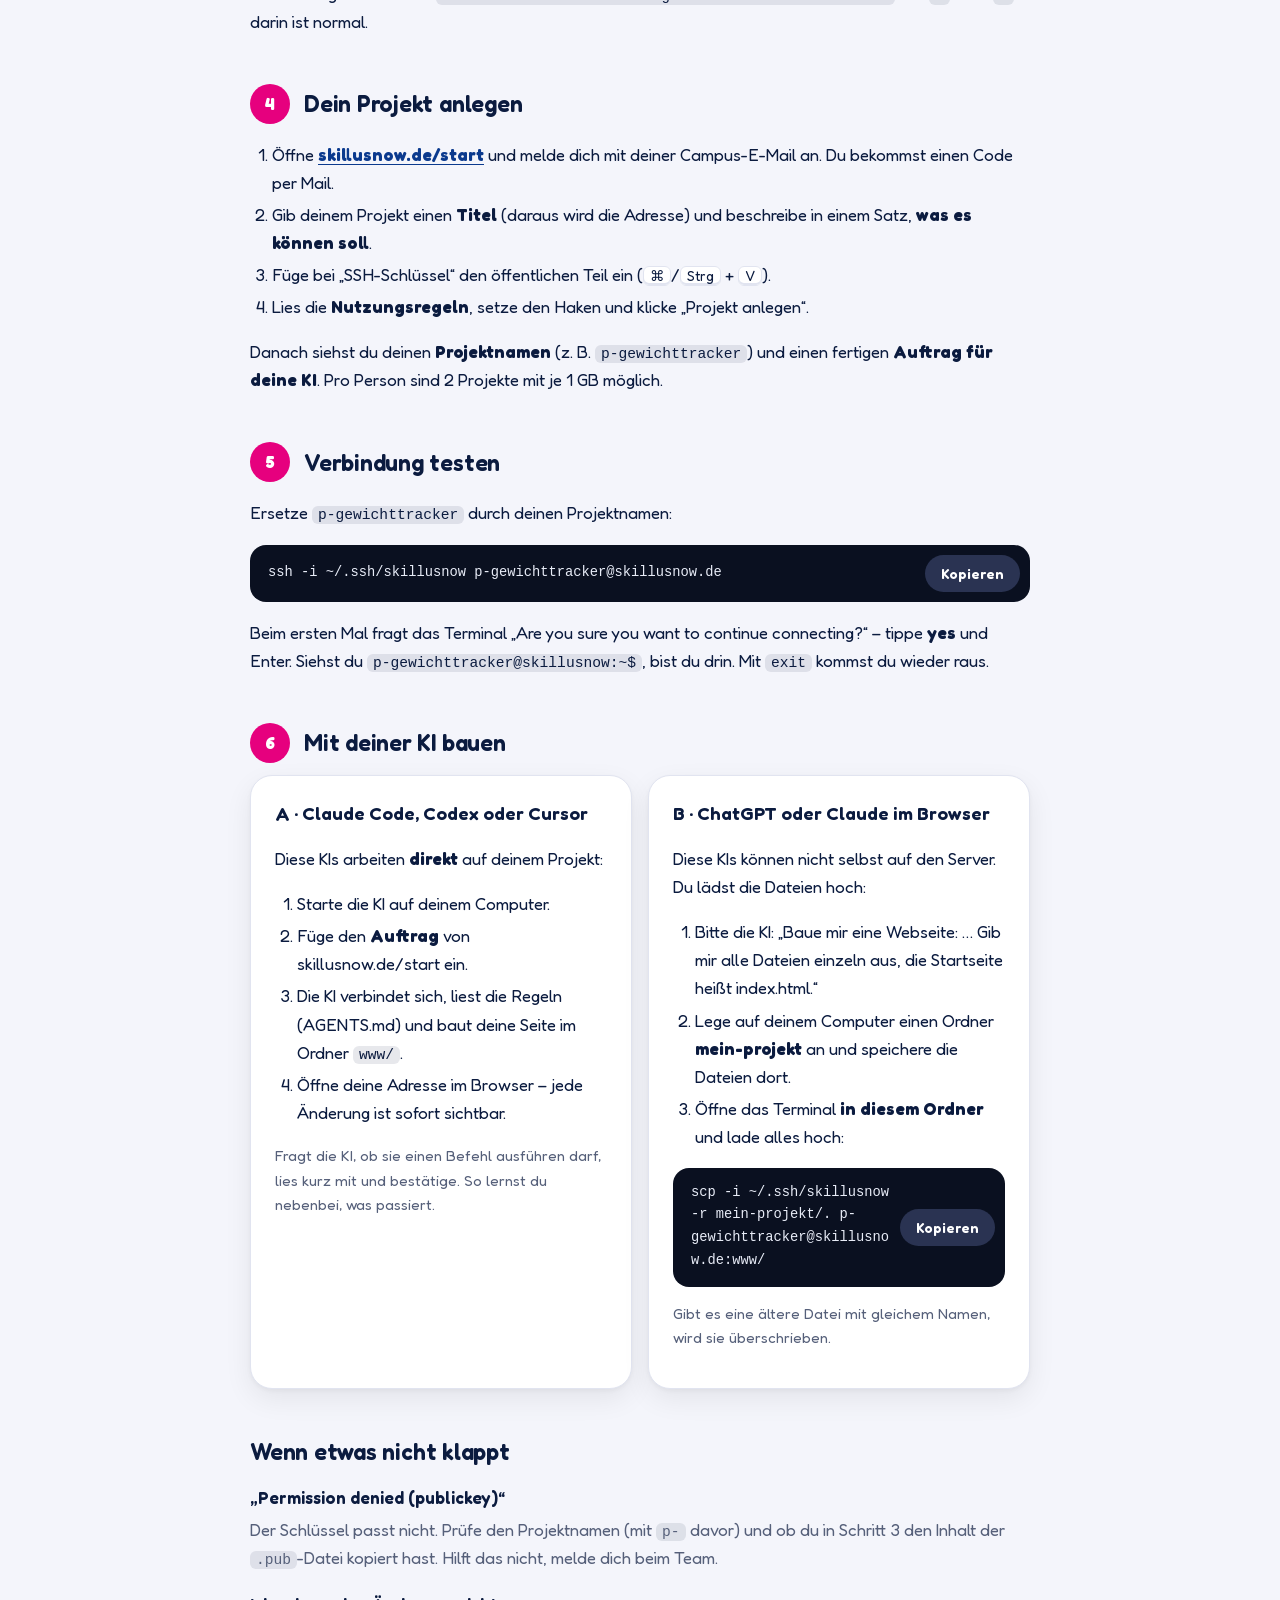
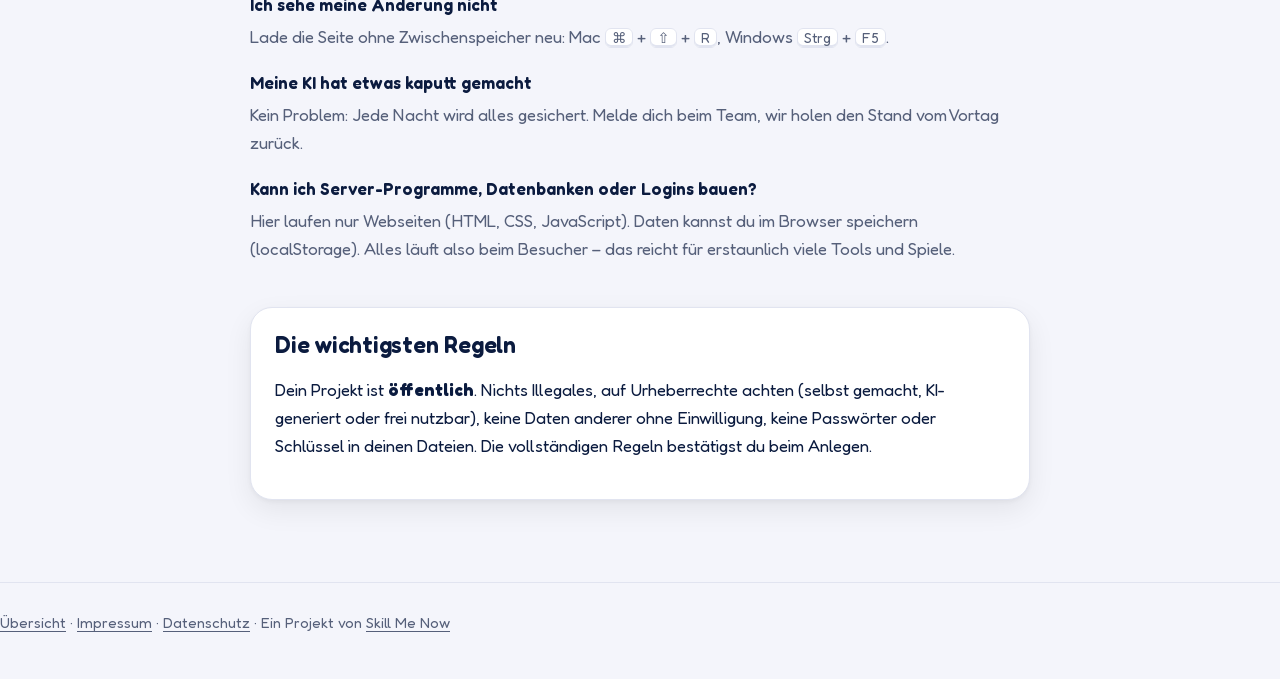
==== commit 9a1659ac: "Impressum, Datenschutz und gut sichtbarer Anmelde-Knopf Co-Authored-By: Claude Opus 5.5 <noreply@ant" ====
--- a/anleitung/index.html
+++ b/anleitung/index.html
@@ -5,29 +5,20 @@
   <meta name="viewport" content="width=device-width, initial-scale=1">
   <title>Anleitung · Skill Us Now</title>
   <meta name="description" content="Schritt für Schritt zum eigenen Web-Projekt auf skillusnow.de – für Mac und Windows, mit Claude oder ChatGPT.">
-  <link rel="preload" href="../assets/fonts/fredoka-latin.woff2" as="font" type="font/woff2" crossorigin>
   <link rel="stylesheet" href="../assets/anleitung.css">
 </head>
 <body>
-<header class="buehne">
-  <div class="innen">
-    <nav class="leiste" aria-label="Hauptnavigation">
-      <a class="logo" href="../">Skill <span>Us</span> Now</a>
-      <div class="nav">
-        <a href="../">Alle Projekte</a>
-        <a class="knopf hell" href="/start">Meine Projekte</a>
-      </div>
-    </nav>
-    <h1>Dein eigenes Web-Projekt in 6 Schritten</h1>
+<a class="zurueck" href="../">← Zur Übersicht</a>
+<main>
+  <div class="balken"></div>
+  <h1>Dein eigenes Web-Projekt in 6 Schritten</h1>
+  <p class="warnung">💡 Am einfachsten geht es mit dem <a href="/start"><b>Einrichtungs-Assistenten</b></a> – er führt dich durch alle Schritte. Diese Seite ist zum Nachlesen.</p>
   <p class="lead">Du bekommst eine eigene Adresse wie <b>gewichttracker.skillusnow.de</b> und baust dort mit deiner KI eine Webseite, ein kleines Tool oder ein Spiel. Keine Vorkenntnisse nötig – nimm dir beim ersten Mal etwa 20 Minuten Zeit.</p>
-  </div>
-</header>
-<main>
 
   <div class="system-wahl">
     <span>Dein Computer:</span>
-    <button data-os="mac" class="aktiv">Mac</button>
-    <button data-os="win">Windows</button>
+    <button data-os="mac" class="aktiv">🍎 Mac</button>
+    <button data-os="win">🪟 Windows</button>
   </div>
 
   <section class="kasten">
@@ -50,7 +41,7 @@
   <div class="os win"><div class="befehl"><code>ssh-keygen -t ed25519 -f $env:USERPROFILE\.ssh\skillusnow -C "dein-name"</code><button class="kopieren">Kopieren</button></div>
     <p class="hinweis">Kommt „ssh-keygen wurde nicht erkannt“? Dann: Einstellungen → System → Optionale Features → Feature hinzufügen → <b>OpenSSH-Client</b> installieren, PowerShell neu öffnen.</p></div>
   <p>Das Terminal fragt nach einem <b>Passwort (passphrase)</b>: Drücke einfach zweimal <kbd>Enter</kbd>, damit deine KI später ohne Nachfrage arbeiten kann.</p>
-  <p class="warnung"><b>Wichtig:</b> Den <b>geheimen Teil</b> (die Datei <code>skillusnow</code> <i>ohne</i> .pub) gibst du niemals weiter – auch nicht an eine KI im Browser.</p>
+  <p class="warnung">🔒 Den <b>geheimen Teil</b> (die Datei <code>skillusnow</code> <i>ohne</i> .pub) gibst du niemals weiter – auch nicht an eine KI im Browser.</p>
 
   <h2 class="schritt"><span>3</span> Den öffentlichen Teil kopieren</h2>
   <p>Dieser Befehl legt den öffentlichen Teil in deine Zwischenablage:</p>
@@ -106,10 +97,6 @@
     <dd>Lade die Seite ohne Zwischenspeicher neu: Mac <kbd>⌘</kbd> + <kbd>⇧</kbd> + <kbd>R</kbd>, Windows <kbd>Strg</kbd> + <kbd>F5</kbd>.</dd>
     <dt>Meine KI hat etwas kaputt gemacht</dt>
     <dd>Kein Problem: Jede Nacht wird alles gesichert. Melde dich beim Team, wir holen den Stand vom Vortag zurück.</dd>
-    <dt>Kann ich mein Projekt umbenennen?</dt>
-    <dd>Ja. Klicke auf <a href="/start">skillusnow.de/start</a> bei deinem Projekt auf „Bearbeiten“: Titel, Beschreibung und Adresse lassen sich ändern. Die alte Adresse leitet 30 Tage auf die neue weiter. Wichtig: Dein SSH-Zugang heißt danach anders (<code>p-</code> plus neuer Name) – gib deiner KI den neuen Befehl.</dd>
-    <dt>Wie lösche ich ein Projekt?</dt>
-    <dd>Löschen können Admins und Dozenten. Melde dich beim Team – vom gelöschten Projekt bleibt 30 Tage eine Sicherheitskopie auf dem Server.</dd>
     <dt>Kann ich Server-Programme, Datenbanken oder Logins bauen?</dt>
     <dd>Hier laufen nur Webseiten (HTML, CSS, JavaScript). Daten kannst du im Browser speichern (localStorage). Alles läuft also beim Besucher – das reicht für erstaunlich viele Tools und Spiele.</dd>
   </dl>
@@ -119,12 +106,7 @@
     <p>Dein Projekt ist <b>öffentlich</b>. Nichts Illegales, auf Urheberrechte achten (selbst gemacht, KI-generiert oder frei nutzbar), keine Daten anderer ohne Einwilligung, keine Passwörter oder Schlüssel in deinen Dateien. Die vollständigen Regeln bestätigst du beim Anlegen.</p>
   </section>
 </main>
-<footer>
-  <div class="innen">
-    <span>Ein Projekt von <a href="https://skillmenow.de">Skill Me Now</a></span>
-    <span><a href="../">Alle Projekte</a> · <a href="/start">Meine Projekte</a></span>
-  </div>
-</footer>
+<footer><a href="../">Übersicht</a> · <a href="../impressum/">Impressum</a> · <a href="../datenschutz/">Datenschutz</a> · Ein Projekt von <a href="https://skillmenow.de">Skill Me Now</a></footer>
 <script>
   const setzeOS = (os) => {
     document.body.dataset.os = os;
@@ -136,7 +118,7 @@
   document.querySelectorAll(".system-wahl button").forEach((b) => b.onclick = () => setzeOS(b.dataset.os));
   document.querySelectorAll(".kopieren").forEach((b) => b.onclick = () => {
     navigator.clipboard.writeText(b.previousElementSibling.textContent);
-    b.textContent = "Kopiert"; setTimeout(() => (b.textContent = "Kopieren"), 1600);
+    b.textContent = "Kopiert ✓"; setTimeout(() => (b.textContent = "Kopieren"), 1600);
   });
 </script>
 </body>
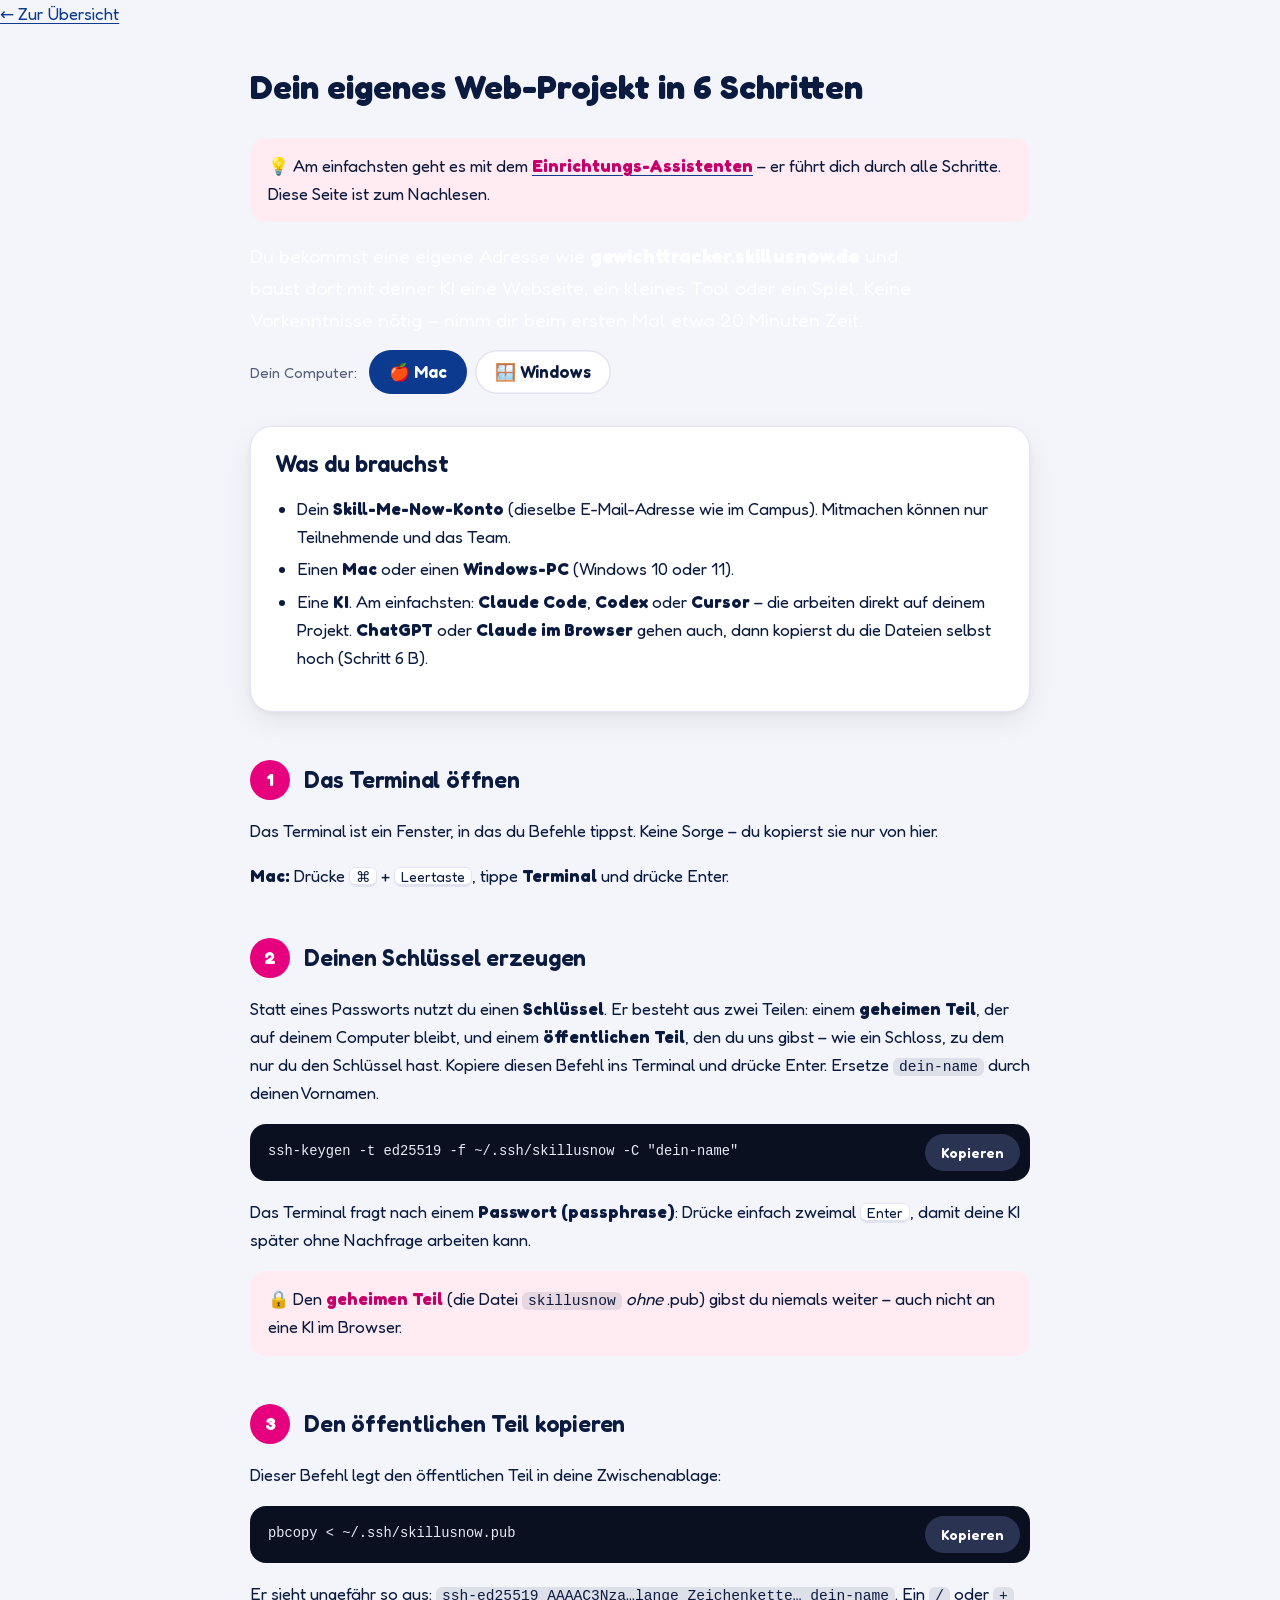
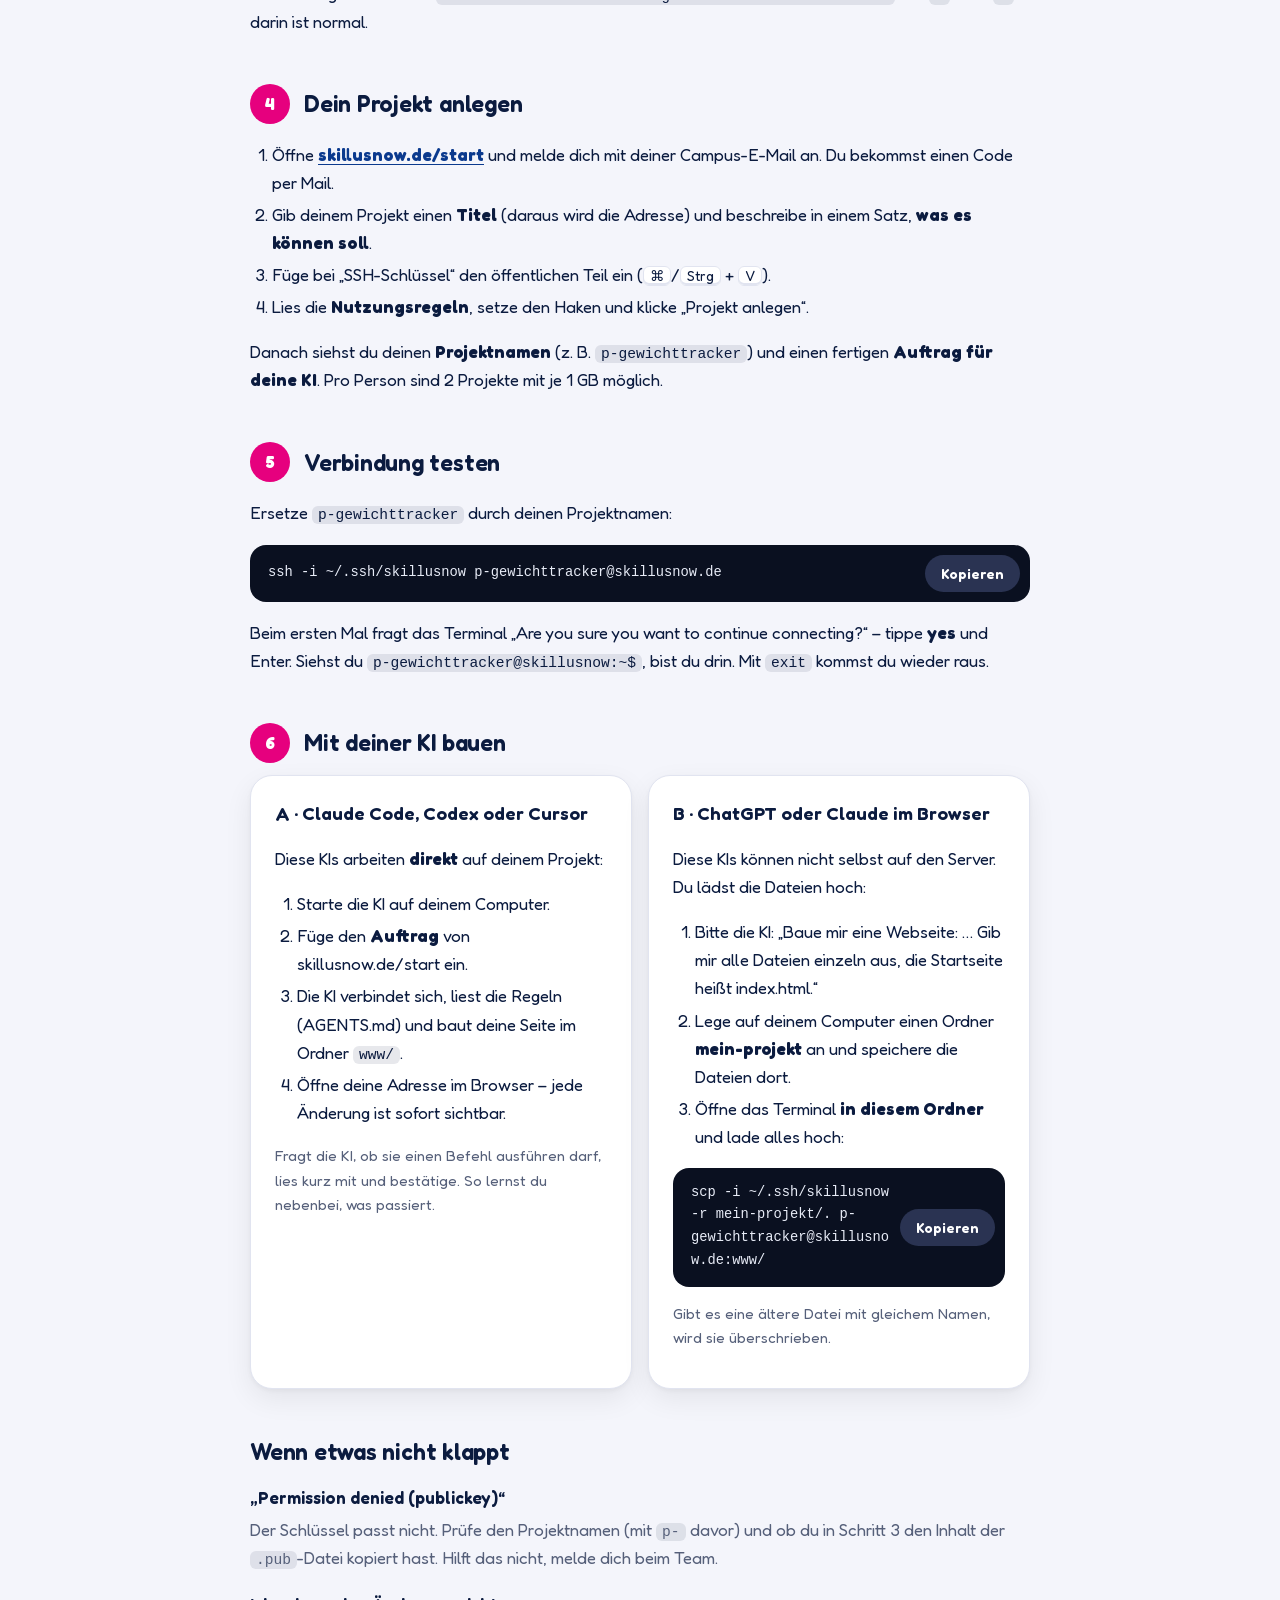
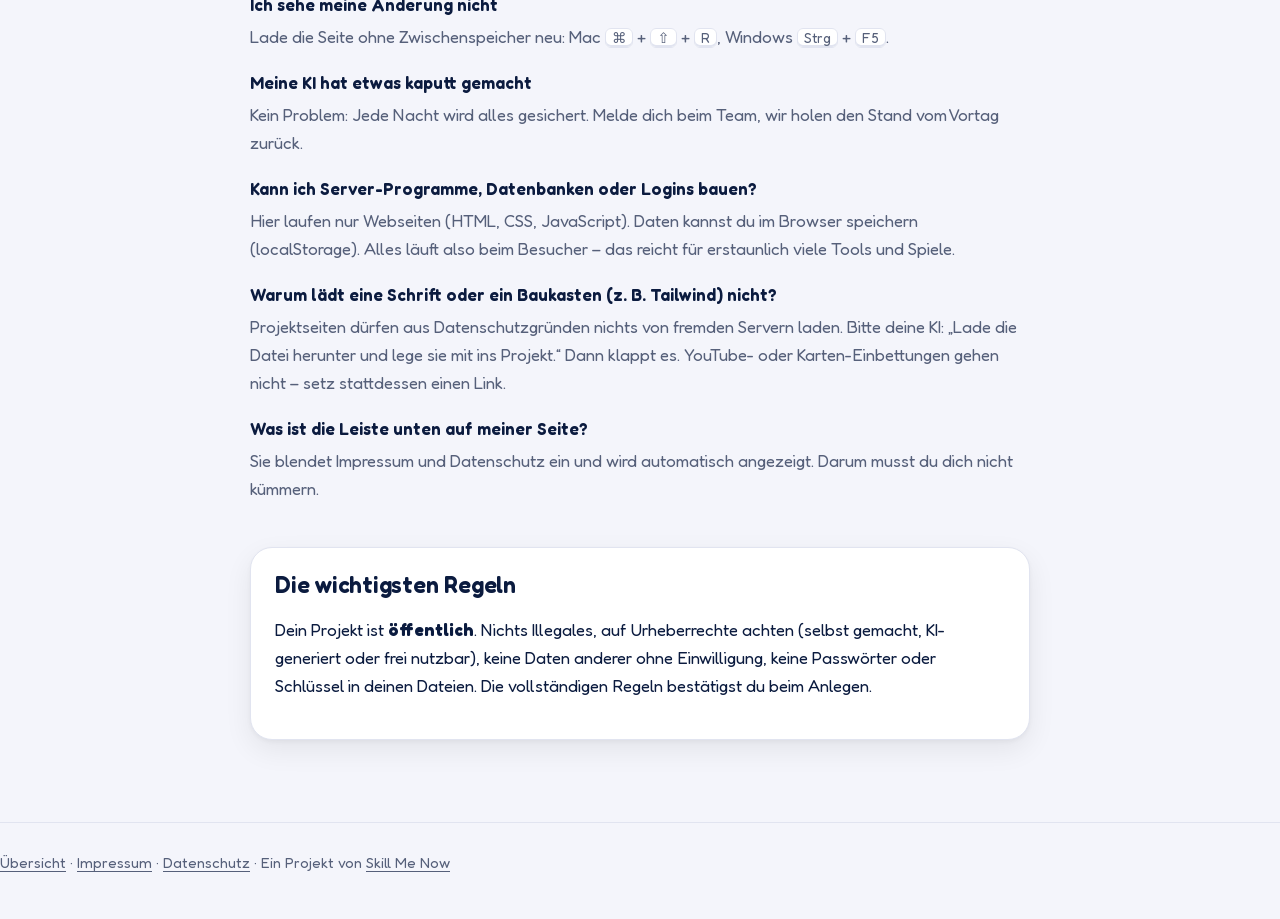
==== commit 4e8f9609: "Datenschutz und Anleitung: keine fremden Server, Pflicht-Leiste Co-Authored-By: Claude Opus 5.5 <nor" ====
--- a/anleitung/index.html
+++ b/anleitung/index.html
@@ -99,6 +99,10 @@
     <dd>Kein Problem: Jede Nacht wird alles gesichert. Melde dich beim Team, wir holen den Stand vom Vortag zurück.</dd>
     <dt>Kann ich Server-Programme, Datenbanken oder Logins bauen?</dt>
     <dd>Hier laufen nur Webseiten (HTML, CSS, JavaScript). Daten kannst du im Browser speichern (localStorage). Alles läuft also beim Besucher – das reicht für erstaunlich viele Tools und Spiele.</dd>
+    <dt>Warum lädt eine Schrift oder ein Baukasten (z. B. Tailwind) nicht?</dt>
+    <dd>Projektseiten dürfen aus Datenschutzgründen nichts von fremden Servern laden. Bitte deine KI: „Lade die Datei herunter und lege sie mit ins Projekt.“ Dann klappt es. YouTube- oder Karten-Einbettungen gehen nicht – setz stattdessen einen Link.</dd>
+    <dt>Was ist die Leiste unten auf meiner Seite?</dt>
+    <dd>Sie blendet Impressum und Datenschutz ein und wird automatisch angezeigt. Darum musst du dich nicht kümmern.</dd>
   </dl>
 
   <section class="kasten regeln">
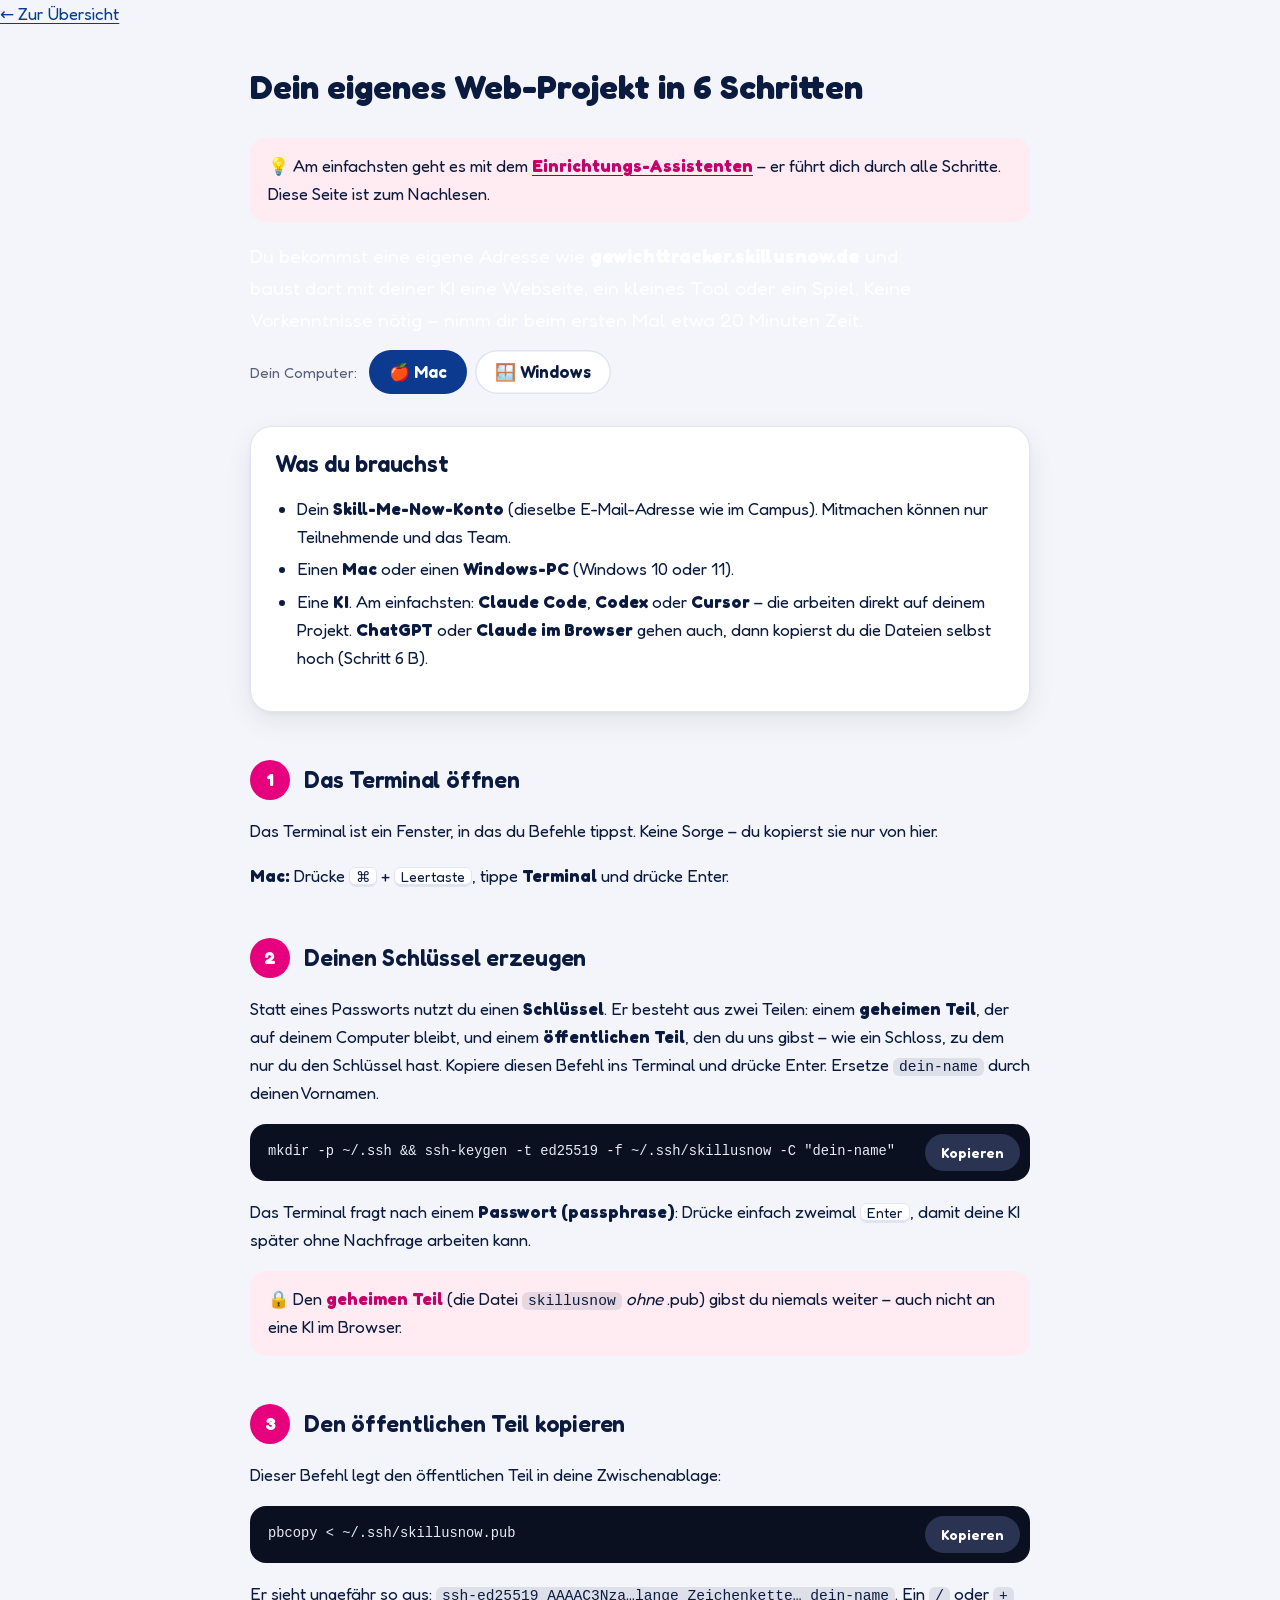
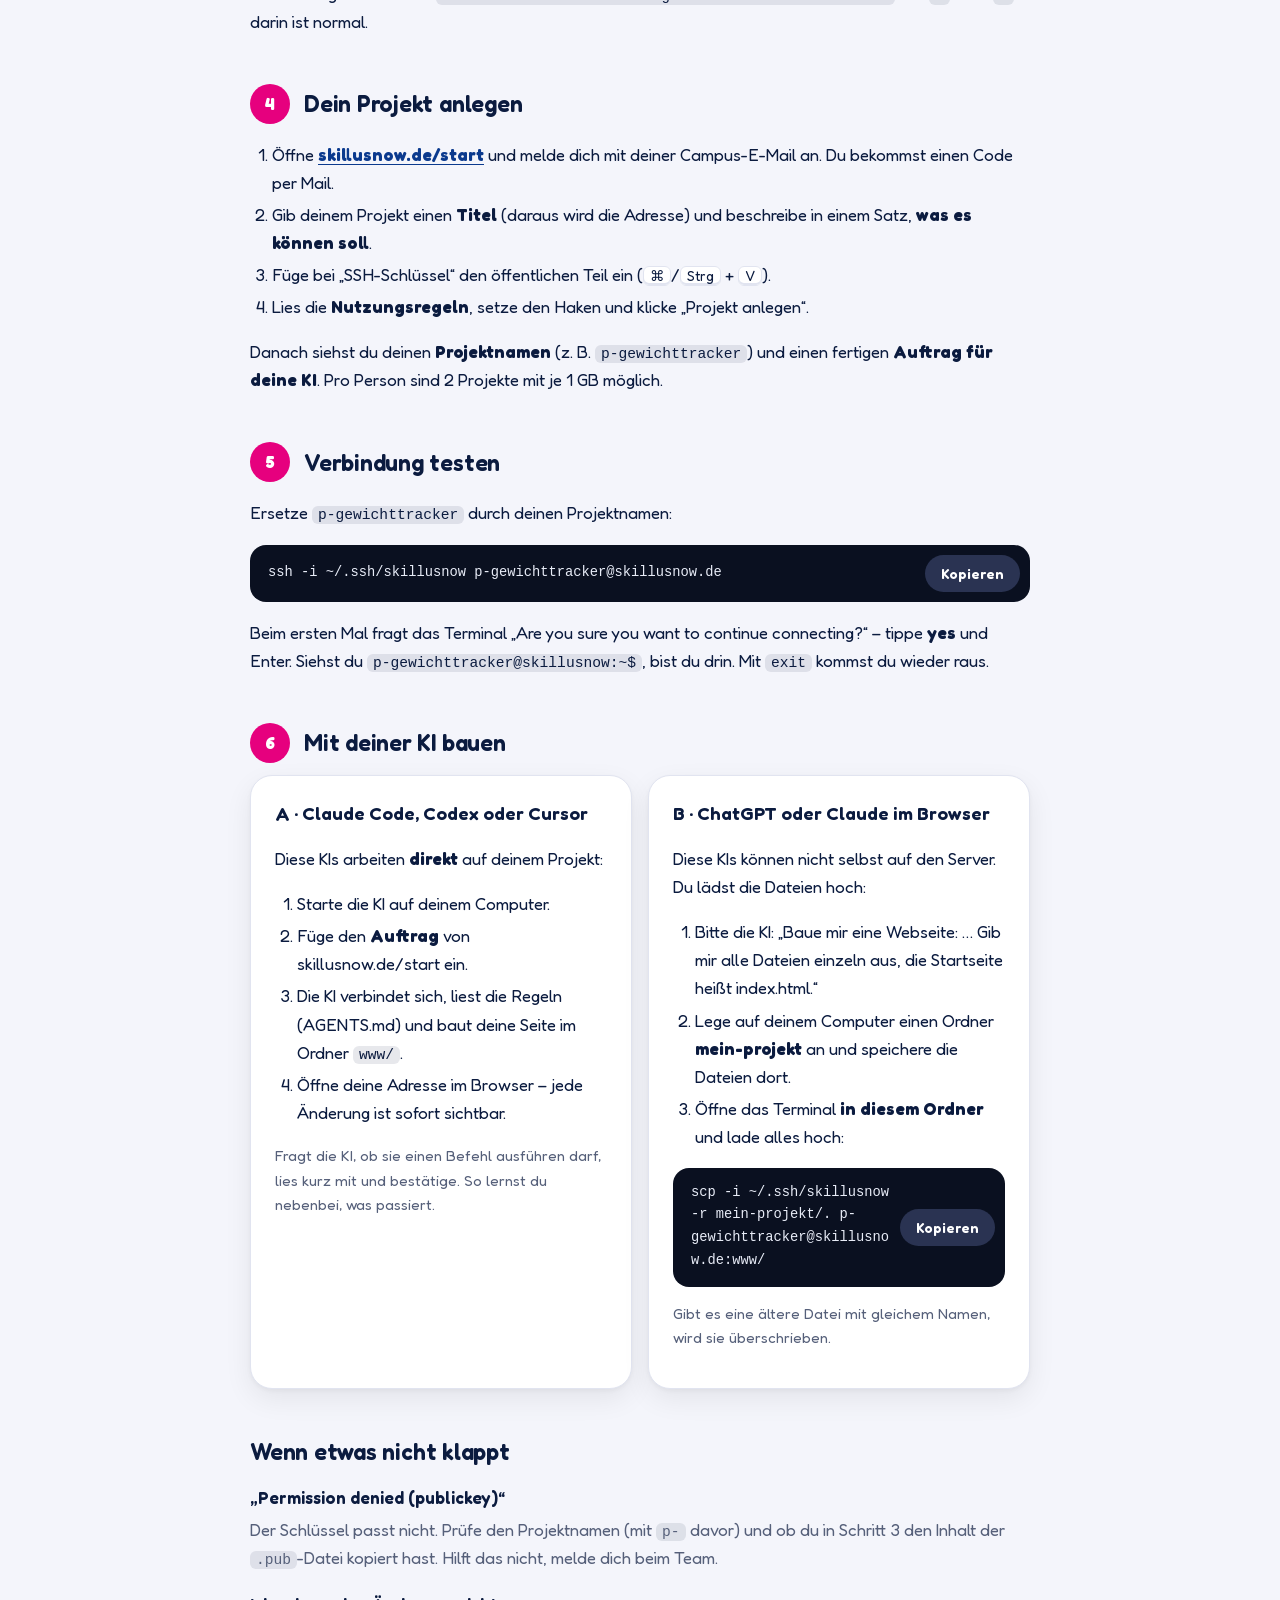
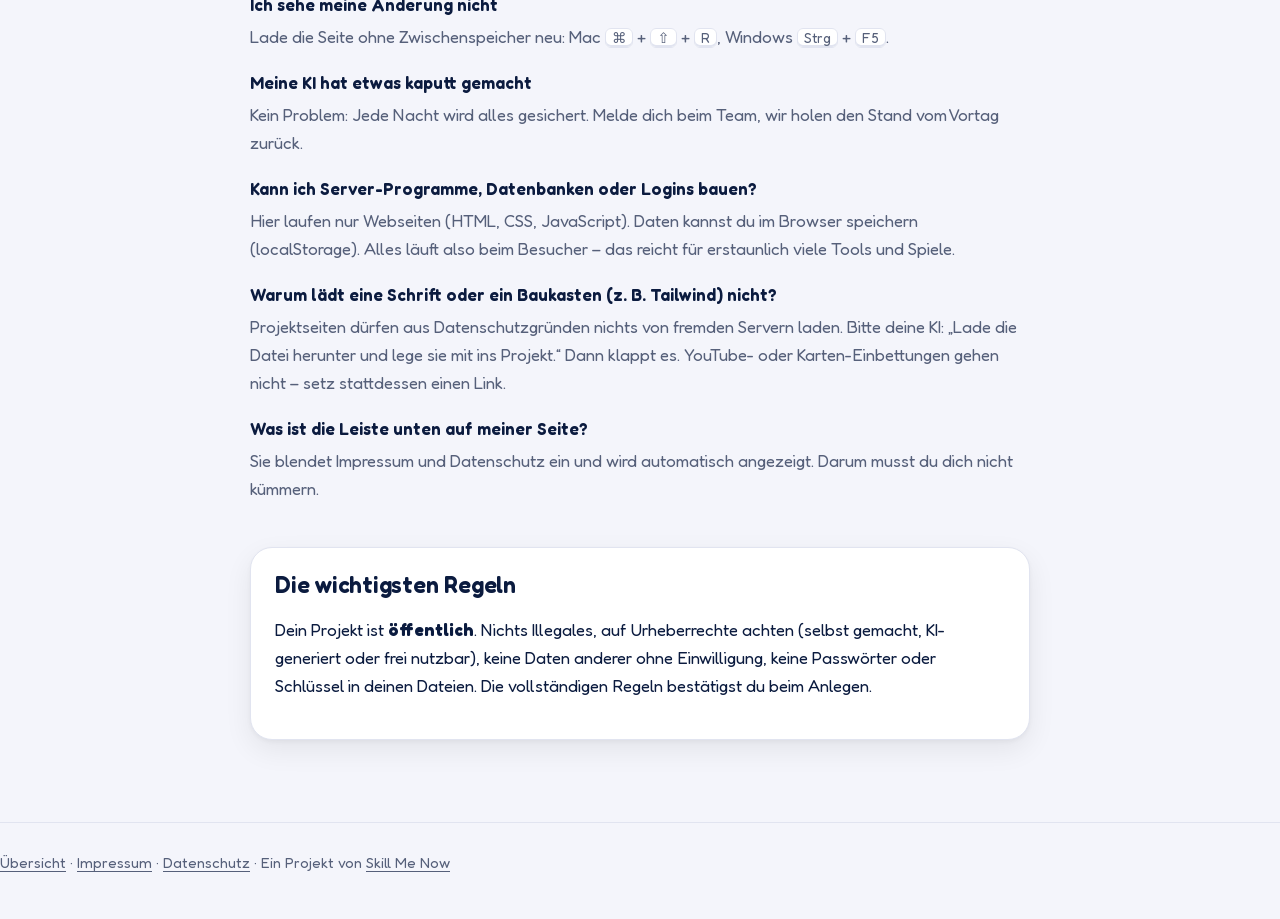
==== commit 0a11b95a: "Anleitung: .ssh-Ordner vor ssh-keygen anlegen (Windows-Fehler) Co-Authored-By: Claude Opus 5.5 <nore" ====
--- a/anleitung/index.html
+++ b/anleitung/index.html
@@ -37,8 +37,8 @@
 
   <h2 class="schritt" id="schluessel"><span>2</span> Deinen Schlüssel erzeugen</h2>
   <p>Statt eines Passworts nutzt du einen <b>Schlüssel</b>. Er besteht aus zwei Teilen: einem <b>geheimen Teil</b>, der auf deinem Computer bleibt, und einem <b>öffentlichen Teil</b>, den du uns gibst – wie ein Schloss, zu dem nur du den Schlüssel hast. Kopiere diesen Befehl ins Terminal und drücke Enter. Ersetze <code>dein-name</code> durch deinen Vornamen.</p>
-  <div class="os mac"><div class="befehl"><code>ssh-keygen -t ed25519 -f ~/.ssh/skillusnow -C "dein-name"</code><button class="kopieren">Kopieren</button></div></div>
-  <div class="os win"><div class="befehl"><code>ssh-keygen -t ed25519 -f $env:USERPROFILE\.ssh\skillusnow -C "dein-name"</code><button class="kopieren">Kopieren</button></div>
+  <div class="os mac"><div class="befehl"><code>mkdir -p ~/.ssh &amp;&amp; ssh-keygen -t ed25519 -f ~/.ssh/skillusnow -C "dein-name"</code><button class="kopieren">Kopieren</button></div></div>
+  <div class="os win"><div class="befehl"><code>mkdir -Force $env:USERPROFILE\.ssh | Out-Null; ssh-keygen -t ed25519 -f $env:USERPROFILE\.ssh\skillusnow -C "dein-name"</code><button class="kopieren">Kopieren</button></div>
     <p class="hinweis">Kommt „ssh-keygen wurde nicht erkannt“? Dann: Einstellungen → System → Optionale Features → Feature hinzufügen → <b>OpenSSH-Client</b> installieren, PowerShell neu öffnen.</p></div>
   <p>Das Terminal fragt nach einem <b>Passwort (passphrase)</b>: Drücke einfach zweimal <kbd>Enter</kbd>, damit deine KI später ohne Nachfrage arbeiten kann.</p>
   <p class="warnung">🔒 Den <b>geheimen Teil</b> (die Datei <code>skillusnow</code> <i>ohne</i> .pub) gibst du niemals weiter – auch nicht an eine KI im Browser.</p>
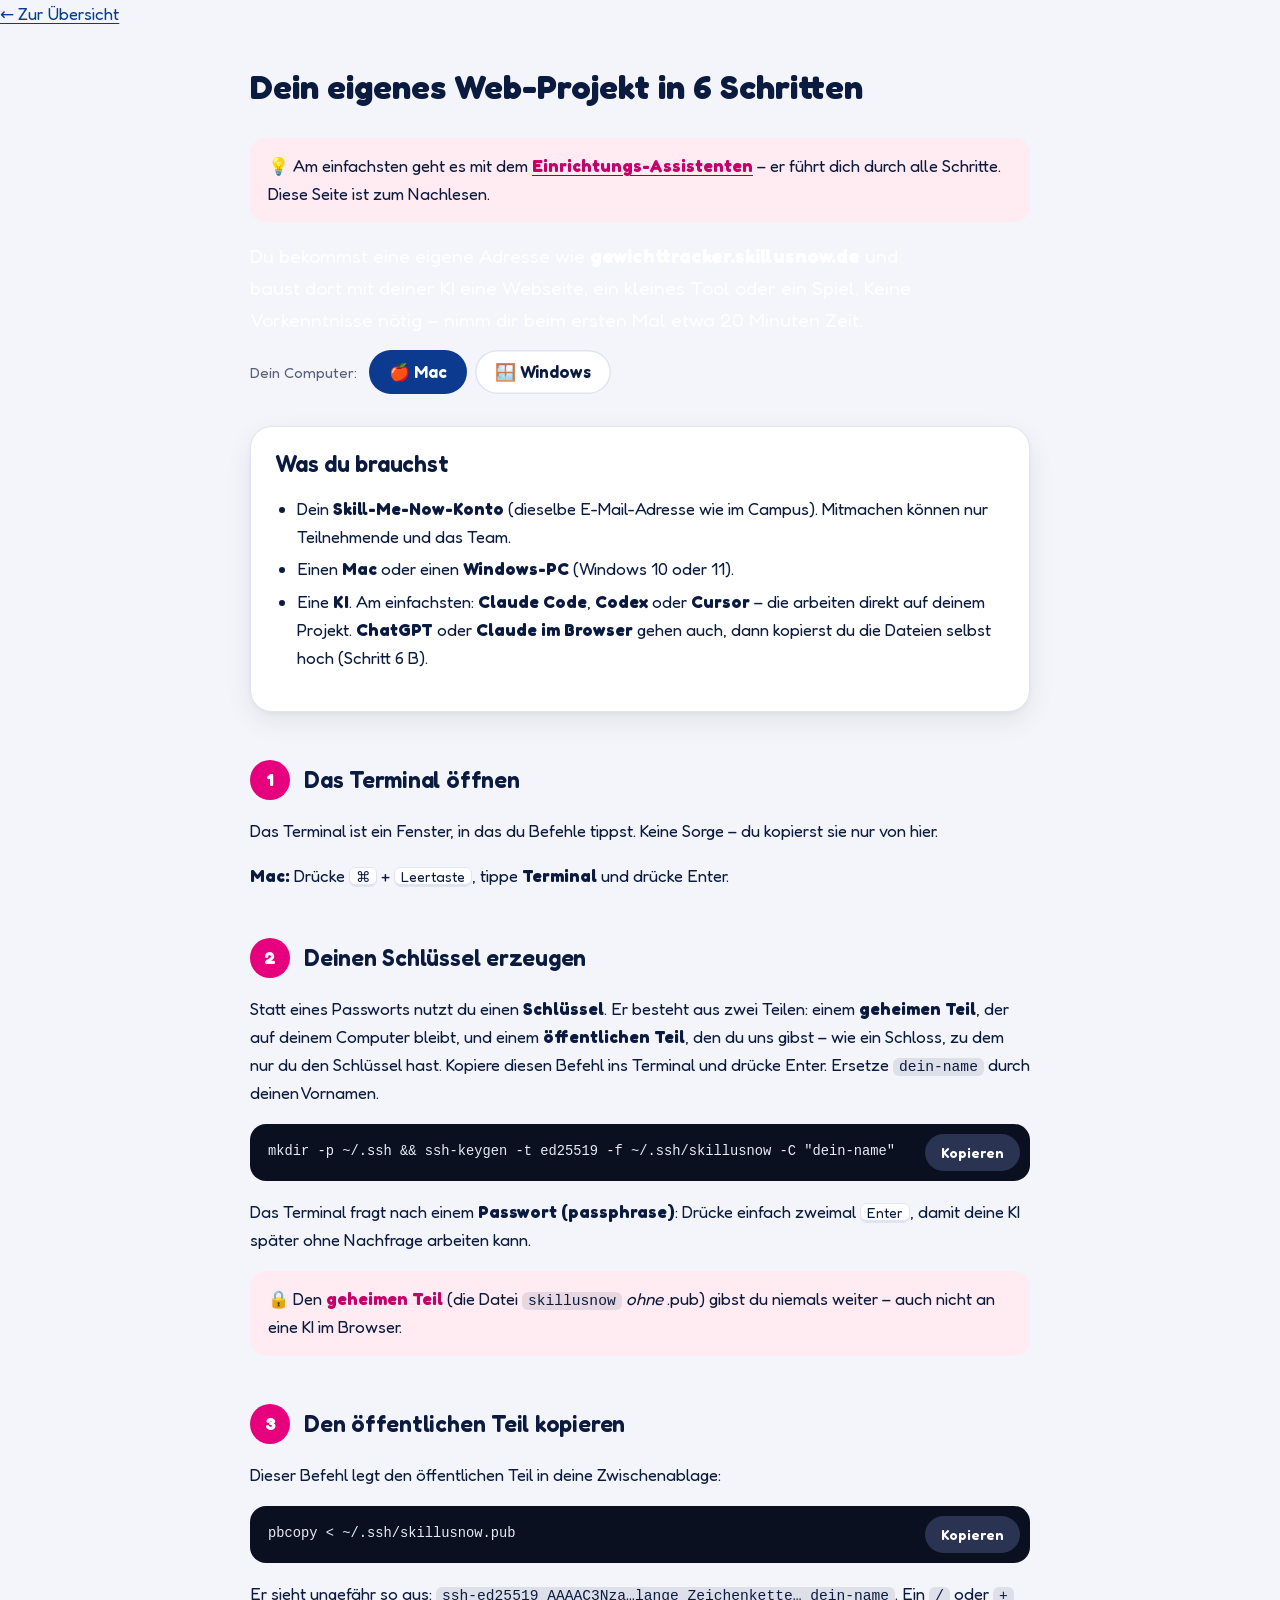
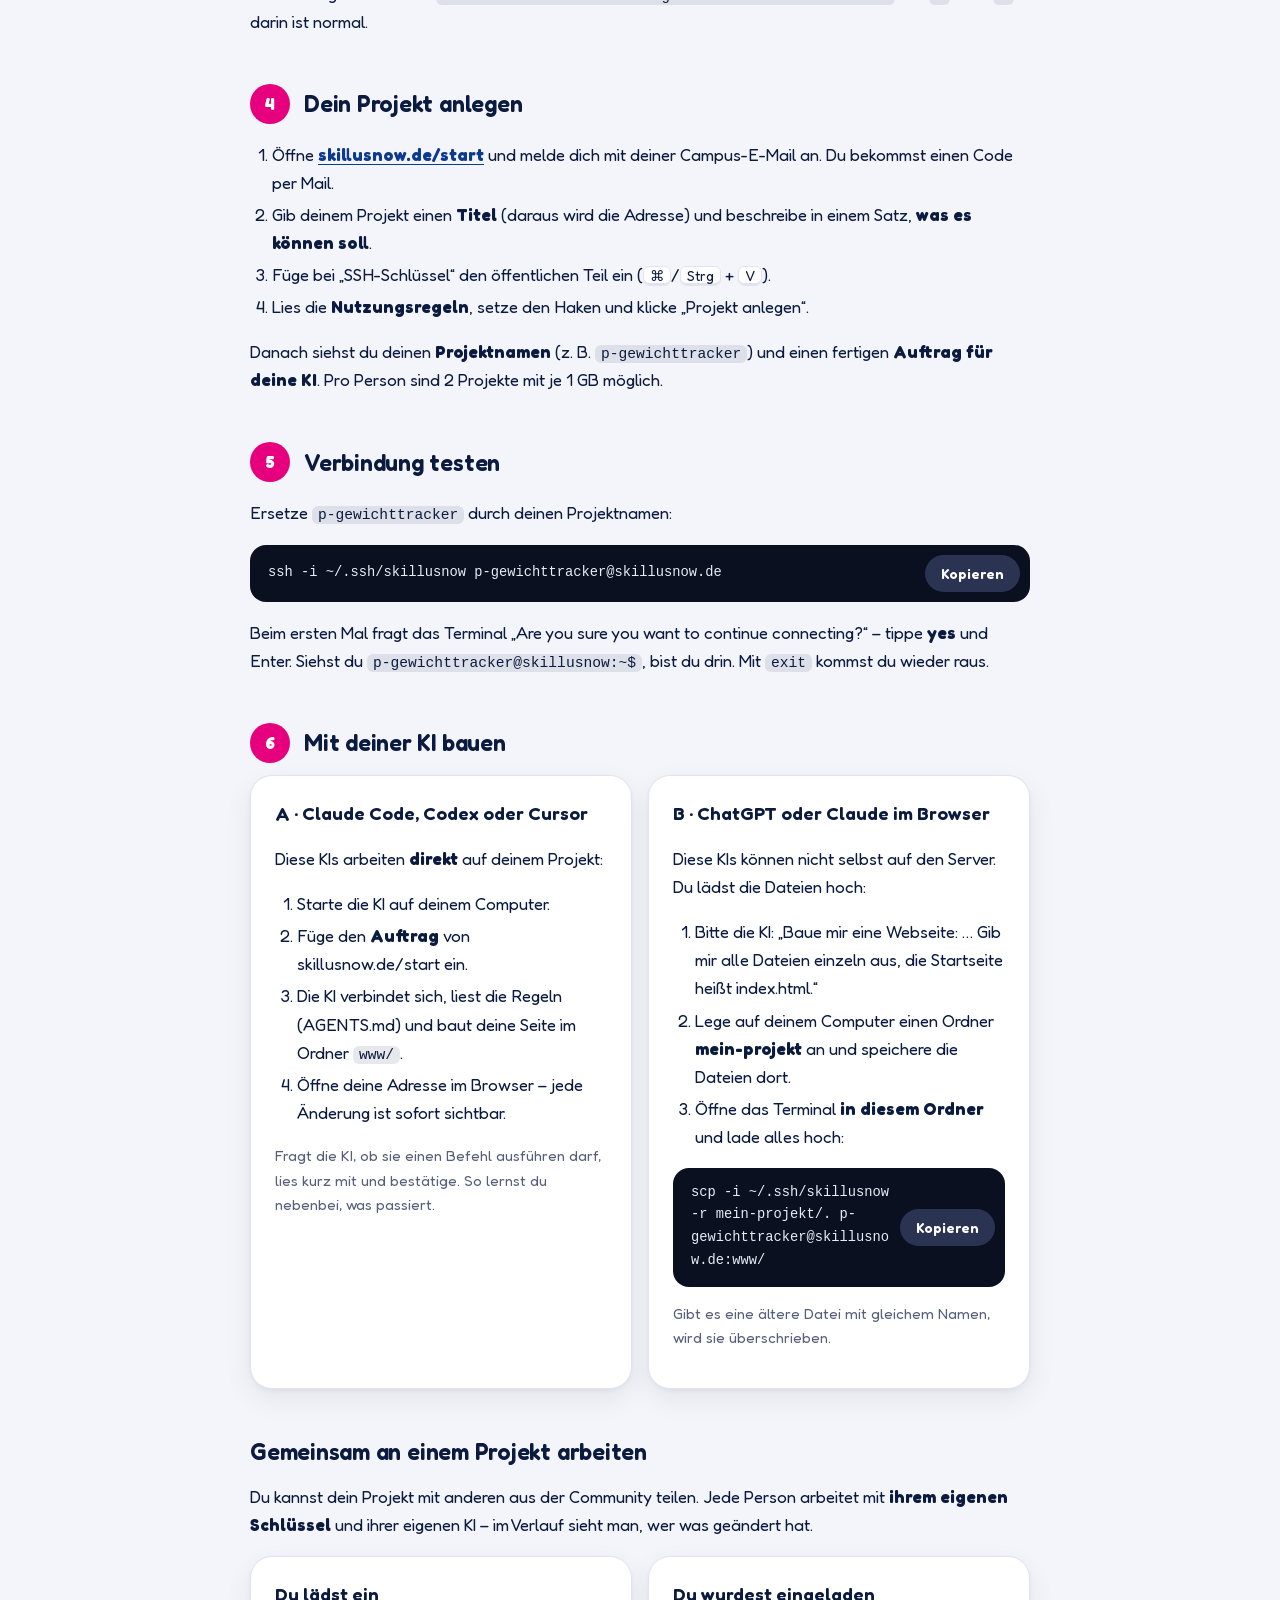
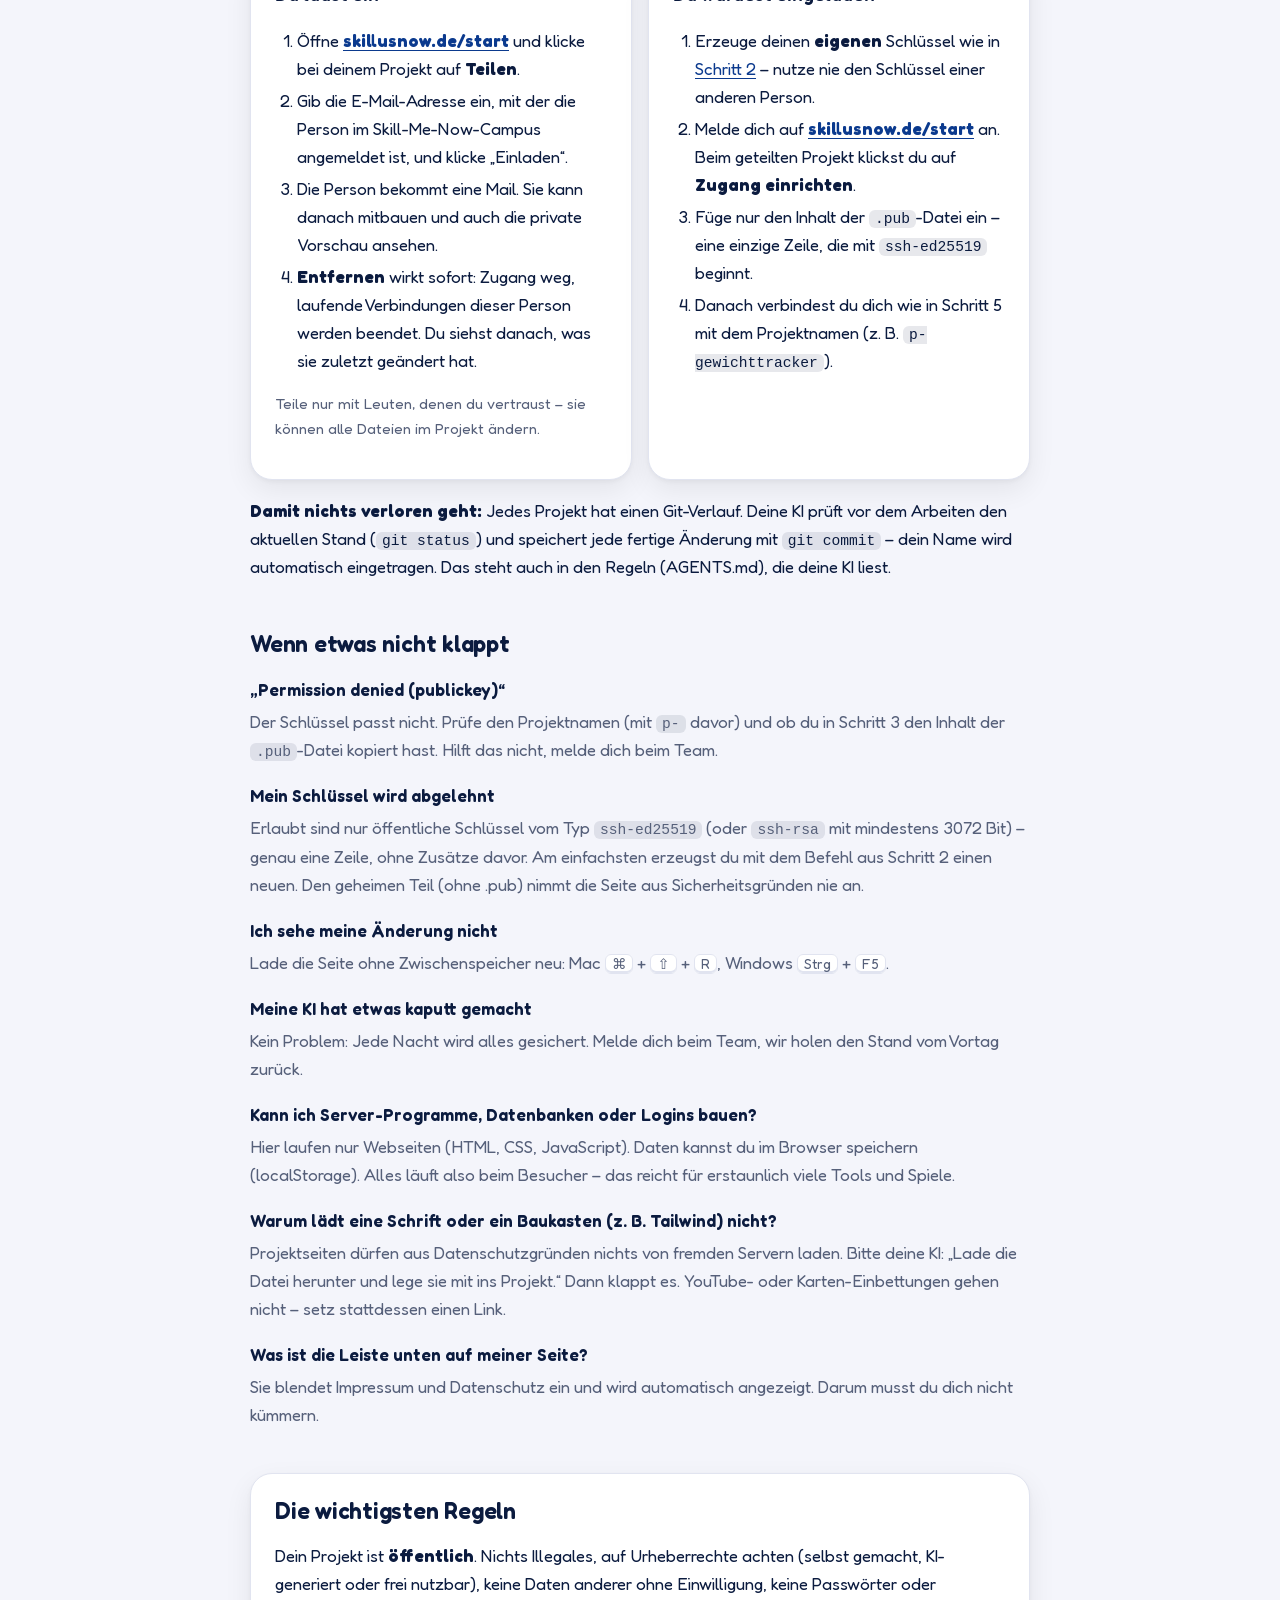
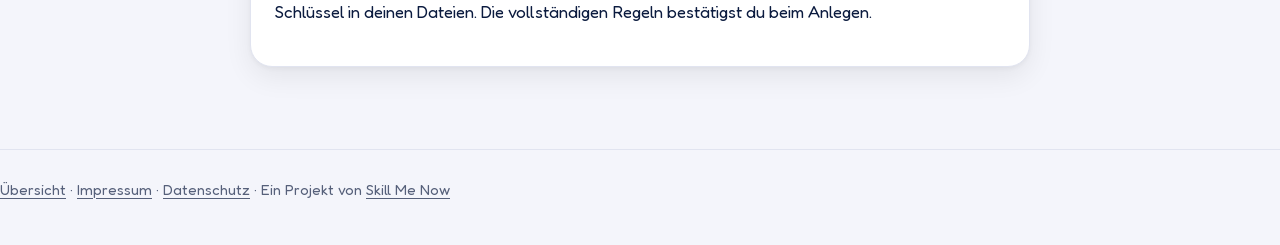
==== commit d669f075: "Anleitung: Gemeinsam an einem Projekt arbeiten + Schlüssel-FAQ Co-Authored-By: Claude Opus 5.5 <nore" ====
--- a/anleitung/index.html
+++ b/anleitung/index.html
@@ -89,10 +89,37 @@
     </section>
   </div>
 
+  <h2 id="zusammen">Gemeinsam an einem Projekt arbeiten</h2>
+  <p>Du kannst dein Projekt mit anderen aus der Community teilen. Jede Person arbeitet mit <b>ihrem eigenen Schlüssel</b> und ihrer eigenen KI – im Verlauf sieht man, wer was geändert hat.</p>
+  <div class="zwei">
+    <section class="kasten">
+      <h3>Du lädst ein</h3>
+      <ol>
+        <li>Öffne <a href="/start" target="_blank"><b>skillusnow.de/start</b></a> und klicke bei deinem Projekt auf <b>Teilen</b>.</li>
+        <li>Gib die E-Mail-Adresse ein, mit der die Person im Skill-Me-Now-Campus angemeldet ist, und klicke „Einladen“.</li>
+        <li>Die Person bekommt eine Mail. Sie kann danach mitbauen und auch die private Vorschau ansehen.</li>
+        <li><b>Entfernen</b> wirkt sofort: Zugang weg, laufende Verbindungen dieser Person werden beendet. Du siehst danach, was sie zuletzt geändert hat.</li>
+      </ol>
+      <p class="hinweis">Teile nur mit Leuten, denen du vertraust – sie können alle Dateien im Projekt ändern.</p>
+    </section>
+    <section class="kasten">
+      <h3>Du wurdest eingeladen</h3>
+      <ol>
+        <li>Erzeuge deinen <b>eigenen</b> Schlüssel wie in <a href="#schluessel">Schritt 2</a> – nutze nie den Schlüssel einer anderen Person.</li>
+        <li>Melde dich auf <a href="/start" target="_blank"><b>skillusnow.de/start</b></a> an. Beim geteilten Projekt klickst du auf <b>Zugang einrichten</b>.</li>
+        <li>Füge nur den Inhalt der <code>.pub</code>-Datei ein – eine einzige Zeile, die mit <code>ssh-ed25519</code> beginnt.</li>
+        <li>Danach verbindest du dich wie in Schritt 5 mit dem Projektnamen (z. B. <code>p-gewichttracker</code>).</li>
+      </ol>
+    </section>
+  </div>
+  <p><b>Damit nichts verloren geht:</b> Jedes Projekt hat einen Git-Verlauf. Deine KI prüft vor dem Arbeiten den aktuellen Stand (<code>git status</code>) und speichert jede fertige Änderung mit <code>git commit</code> – dein Name wird automatisch eingetragen. Das steht auch in den Regeln (AGENTS.md), die deine KI liest.</p>
+
   <h2>Wenn etwas nicht klappt</h2>
   <dl class="faq">
     <dt>„Permission denied (publickey)“</dt>
     <dd>Der Schlüssel passt nicht. Prüfe den Projektnamen (mit <code>p-</code> davor) und ob du in Schritt 3 den Inhalt der <code>.pub</code>-Datei kopiert hast. Hilft das nicht, melde dich beim Team.</dd>
+    <dt>Mein Schlüssel wird abgelehnt</dt>
+    <dd>Erlaubt sind nur öffentliche Schlüssel vom Typ <code>ssh-ed25519</code> (oder <code>ssh-rsa</code> mit mindestens 3072 Bit) – genau eine Zeile, ohne Zusätze davor. Am einfachsten erzeugst du mit dem Befehl aus Schritt 2 einen neuen. Den geheimen Teil (ohne .pub) nimmt die Seite aus Sicherheitsgründen nie an.</dd>
     <dt>Ich sehe meine Änderung nicht</dt>
     <dd>Lade die Seite ohne Zwischenspeicher neu: Mac <kbd>⌘</kbd> + <kbd>⇧</kbd> + <kbd>R</kbd>, Windows <kbd>Strg</kbd> + <kbd>F5</kbd>.</dd>
     <dt>Meine KI hat etwas kaputt gemacht</dt>
